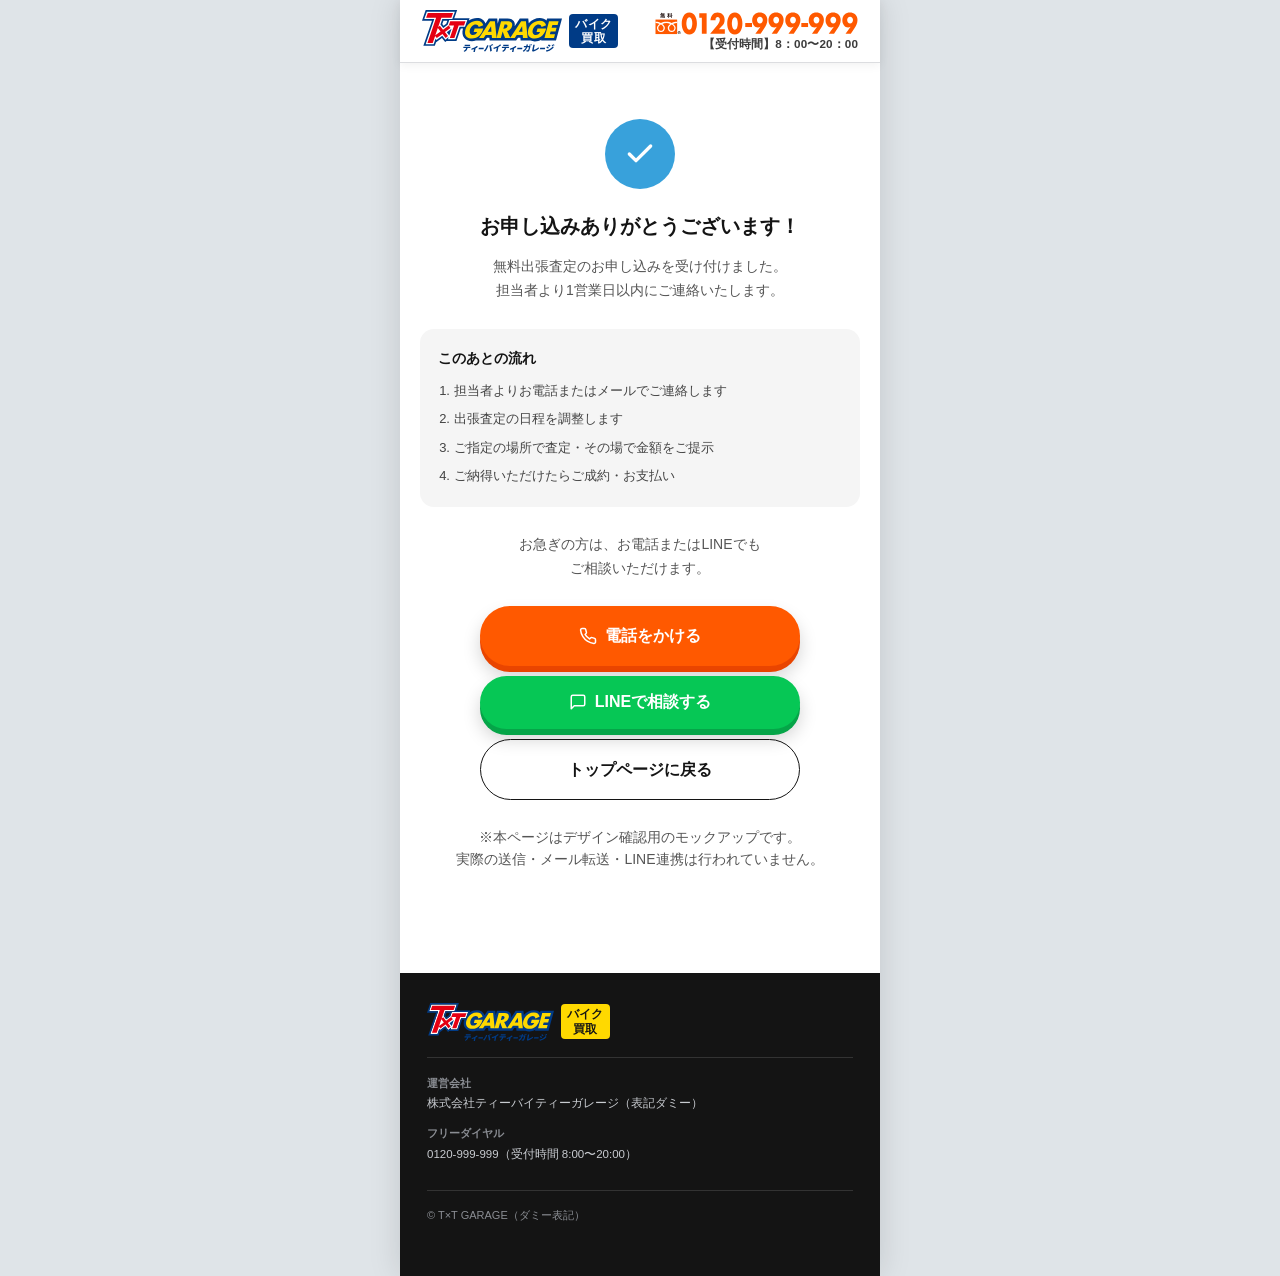
==== thanks/index.html @ be6f8365 "Add files via upload" ====
<!DOCTYPE html>
<html lang="ja">
<head>
<meta charset="UTF-8">
<meta name="viewport" content="width=device-width, initial-scale=1.0">
<title>お申し込みありがとうございます｜バイク買取 ティーバイティーガレージ</title>
<meta name="description" content="無料出張査定のお申し込みを受け付けました。担当者より1営業日以内にご連絡いたします。">
<!-- サンクスページは検索結果に出す必要がないため noindex -->
<meta name="robots" content="noindex, nofollow">

<!-- =========================================================
     ★コンバージョンタグ設置場所★
     Google広告 / Yahoo広告 / GA4 のコンバージョンタグはここに貼ってください。
     このページに到達＝申し込み完了1件、としてカウントされます。

     例）Google タグ（gtag.js）:
     <script async src="https://www.googletagmanager.com/gtag/js?id=AW-XXXXXXXXX"></script>
     <script>
       window.dataLayer = window.dataLayer || [];
       function gtag(){dataLayer.push(arguments);}
       gtag('js', new Date());
       gtag('config', 'AW-XXXXXXXXX');
       gtag('event', 'conversion', {'send_to': 'AW-XXXXXXXXX/XXXXXXXXXXXXXXX'});
     </script>
========================================================= -->

<link rel="stylesheet" href="../css/style.css">
</head>
<body>

<svg width="0" height="0" style="position:absolute">
  <symbol id="ic-phone" viewBox="0 0 24 24"><path d="M22 16.92v3a2 2 0 0 1-2.18 2 19.79 19.79 0 0 1-8.63-3.07 19.5 19.5 0 0 1-6-6 19.79 19.79 0 0 1-3.07-8.67A2 2 0 0 1 4.11 2h3a2 2 0 0 1 2 1.72c.13.96.36 1.9.7 2.81a2 2 0 0 1-.45 2.11L8.09 9.91a16 16 0 0 0 6 6l1.27-1.27a2 2 0 0 1 2.11-.45c.91.34 1.85.57 2.81.7A2 2 0 0 1 22 16.92z"/></symbol>
  <symbol id="ic-chat" viewBox="0 0 24 24"><path d="M21 15a2 2 0 0 1-2 2H7l-4 4V5a2 2 0 0 1 2-2h14a2 2 0 0 1 2 2z"/></symbol>
  <symbol id="ic-check" viewBox="0 0 24 24"><polyline points="20 6 9 17 4 12"/></symbol>
</svg>

<div class="page">
<header class="site-header">
  <div class="header-inner">
    <a class="logo-mark" href="../">
      <img class="logo-img" src="../img/logo.svg" alt="ティーバイティーガレージ">
      <span class="logo-sub">バイク<br>買取</span>
    </a>
    <a class="tel-btn" href="tel:0120999999">
      <img class="tel-img" src="../img/tel.svg" alt="フリーダイヤル 0120-999-999" width="326" height="36">
      <span class="tel-hours">【受付時間】8：00〜20：00</span>
    </a>
  </div>
</header>

<main class="thanks-wrap">
  <div class="thanks-icon"><svg class="icon"><use href="#ic-check"/></svg></div>
  <h1>お申し込みありがとうございます！</h1>
  <p>無料出張査定のお申し込みを受け付けました。<br>担当者より1営業日以内にご連絡いたします。</p>

  <div class="next-box">
    <h2>このあとの流れ</h2>
    <ol>
      <li>担当者よりお電話またはメールでご連絡します</li>
      <li>出張査定の日程を調整します</li>
      <li>ご指定の場所で査定・その場で金額をご提示</li>
      <li>ご納得いただけたらご成約・お支払い</li>
    </ol>
  </div>

  <p>お急ぎの方は、お電話またはLINEでも<br>ご相談いただけます。</p>

  <div class="thanks-cta">
    <a class="btn btn-primary" href="tel:0120999999">
      <svg class="icon"><use href="#ic-phone"/></svg> 電話をかける
    </a>
    <button class="btn btn-line" onclick="openLineDummy('thanks')">
      <svg class="icon"><use href="#ic-chat"/></svg> LINEで相談する
    </button>
    <a class="btn btn-outline" href="../">トップページに戻る</a>
  </div>

  <p class="note" style="margin-top:26px;">※本ページはデザイン確認用のモックアップです。<br>実際の送信・メール転送・LINE連携は行われていません。</p>
</main>

<footer>
  <div class="wrap">
    <div class="logo-mark" style="margin-bottom:14px;">
      <img class="logo-img" src="../img/logo.svg" alt="ティーバイティーガレージ" style="height:38px;">
      <span class="logo-sub">バイク<br>買取</span>
    </div>
    <dl class="company-box">
      <dt>運営会社</dt><dd>株式会社ティーバイティーガレージ（表記ダミー）</dd>
      <dt>フリーダイヤル</dt><dd>0120-999-999（受付時間 8:00〜20:00）</dd>
    </dl>
    <p class="note" style="margin-top:16px;">© T×T GARAGE（ダミー表記）</p>
  </div>
</footer>
</div>

<script>
const LINE_URL = 'https://page.line.me/936rygvj';
function openLineDummy(source){
  window.open(LINE_URL, '_blank', 'noopener');
}
</script>

</body>
</html>
---- css/style.css ----
:root{
    --blue:#38a1db;        /* メインカラー(指定) */
    --blue-dark:#2b84b8;
    --blue-deep:#1c5a80;
    --black:#141414;
    --black-soft:#1d1d1d;
    --white:#ffffff;
    --gray-100:#f5f5f5;
    --gray-300:#dcdde0;
    --gray-500:#8a8d93;
    --accent:#ffcc00;      /* 差し色イエロー(指定) */
    --accent-dark:#e6b800;
    --danger:#ff5a3c;
    --line-green:#06c755;  /* LINE公式ブランドカラー */
    /* 公式ロゴ(logo.svg)から抽出したコーポレートカラー */
    --navy:#003b86;
    --navy-dark:#002c66;
    --brand-yellow:#ffd900;
    --brand-red:#e50012;
    --orange:#ff5900;        /* 公式CTAのオレンジ（foam_btn.svg / tel.svg より） */
    --sky:#2db0ff;           /* キービジュアルの地色。ヒーロー全体の背景に使用 */
    --orange-dark:#e94500;
    --radius:14px;
    --maxw:480px;

    /* ---------- 余白スケール ----------
       0〜480pxの範囲で画面幅に比例させ、480pxで止める。
       個別に数値を書かず、ここを変えれば全体の余白感が一括で変わる。 */
    --gutter:clamp(18px, 5.7vw, 27px);   /* 左右の余白（390pxで約22px） */
    --sect-y:clamp(44px, 14vw, 66px);    /* セクション上下（390pxで約55px） */
    --gap-title:clamp(22px, 7.2vw, 34px);/* 見出し→本文 */
    --gap-card:clamp(14px, 4.4vw, 21px); /* カード同士 */
    --gap-block:clamp(26px, 8.2vw, 39px);/* ブロック同士 */

    /* ---------- 文字サイズのスケール ----------
       余白と同じく 0〜480px で画面幅に比例させ、480pxで止める。
       個別に px や clamp() を書かず、ここの7段階から選ぶ。
       全体の文字を大きく／小さくしたいときは、この7行だけ触れば済む。 */
    --fs-2xs:clamp( 9.5px, 2.7vw, 11.5px); /* 注釈・チップ */
    --fs-xs :clamp(11px,   3.2vw, 13.5px); /* 補足・ラベル */
    --fs-sm :clamp(12px,   3.5vw, 15px);   /* 副次テキスト */
    --fs-md :clamp(13.5px, 3.9vw, 16.5px); /* 本文 */
    --fs-lg :clamp(15px,   4.4vw, 19px);   /* 小見出し */
    --fs-xl :clamp(17px,   5.2vw, 23px);   /* 中見出し */
    --fs-2xl:clamp(19px,   5.9vw, 28px);   /* セクション見出し */
    font-size:16px;
  }
  *{box-sizing:border-box;}
  html,body{margin:0;padding:0;}
  body{
    font-family:"Hiragino Kaku Gothic ProN","Hiragino Sans","Noto Sans JP",-apple-system,BlinkMacSystemFont,"Yu Gothic",sans-serif;
    color:var(--black);
    background:var(--white);
    line-height:1.7;
    -webkit-font-smoothing:antialiased;
    /* 以下、タグ単位の基準サイズ。個別指定が無い要素はここに従う */
    font-size:var(--fs-md);
  }
  h1{font-size:var(--fs-2xl);}
  h2{font-size:var(--fs-2xl);}
  h3{font-size:var(--fs-lg);}
  h4{font-size:var(--fs-md);}
  p,li,dd,dt,label,td,th{font-size:inherit;}
  small{font-size:var(--fs-xs);}
  /* height:auto が無いと、HTMLの height 属性が presentational hint として効き、
     CSSで width だけ指定した画像の高さが元画像のままになる（縦に伸びる）。 */
  img{max-width:100%;display:block;height:auto;}
  a{color:inherit;text-decoration:none;}
  button{font-family:inherit;cursor:pointer;}
  .wrap{max-width:var(--maxw);margin:0 auto;padding:0 var(--gutter);}

  /* ---------- スマホ専用LPとしての土台 ----------
     スマホでの閲覧が大半だが、PC・タブレットで開かれたときに
     キービジュアルが画面幅いっぱいに引き伸ばされて崩れるのを防ぐため、
     ページ全体を480pxで止めて中央に寄せる。
     これで「480pxより広い場合」を考える必要がなくなり、
     レイアウトの検討範囲が 0〜480px の一次元に収まる。 */
  body{background:#dfe4e8;}
  #view-lp, #view-form{
    max-width:var(--maxw);
    margin:0 auto;
    background:var(--white);
    box-shadow:0 0 30px rgba(0,0,0,.13);
  }
  .hidden{display:none !important;}
  /* 目には見せないが、検索エンジンと読み上げには残すテキスト */
  .sr-only{
    position:absolute;width:1px;height:1px;padding:0;margin:-1px;
    overflow:hidden;clip:rect(0 0 0 0);white-space:nowrap;border:0;
  }

  /* ---------- アイコン(シルエットSVG／絵文字は使用しない) ---------- */
  .icon{width:18px;height:18px;flex:none;stroke:currentColor;fill:none;stroke-width:2;stroke-linecap:round;stroke-linejoin:round;}
  .icon-fill{fill:currentColor;stroke:none;}
  .icon-lg{width:28px;height:28px;}

  /* ---------- 共通パーツ／画像プレースホルダー ---------- */
  .placeholder-img{
    position:relative;
    overflow:hidden;
    background:repeating-linear-gradient(45deg,#e7eef3,#e7eef3 10px,#eef4f8 10px,#eef4f8 20px);
    border-radius:10px;
    display:flex;flex-direction:column;align-items:center;justify-content:center;
    color:#7597ab;
    font-size:11px;
    text-align:center;
    padding:8px;
    gap:4px;
  }
  /* ---------- 画像スロットの縦横比 ----------
     横長の写真枠はすべて 3:2、丸アイコンは 1:1 に統一している。
     高さを px で固定すると枠と写真の比率がズレて上下が切れるため、
     必ず aspect-ratio で指定すること（object-fit:cover で切り抜かれる）。
     → 素材は「3:2の横長」か「正方形」で用意すれば、どこにも切れずに収まる。 */

  /* ---------- 画像スロット ----------
     使い方: 枠(.placeholder-img)の中に <img> を1枚置くだけ。
       <div class="placeholder-img"><img src="img/xxx.jpg" alt="..." onerror="this.remove()"></div>
     img/ にファイルを置けば枠いっぱいに表示され、
     まだファイルが無い場合は onerror で img が消え、
     従来どおりストライプのプレースホルダー表示に自動で戻る。 */
  .placeholder-img > img{
    position:absolute;
    inset:0;
    width:100%;
    height:100%;
    object-fit:cover;
    border-radius:inherit;
  }
  /* 未設置を示す点線。本体の border ではなく擬似要素で描くことで、
     各パーツが独自に持つ枠線（例：.reaction-avatar の黒フチ）を壊さない。 */
  .placeholder-img::before{
    content:"";
    position:absolute;inset:0;
    border:1px dashed #a9c3d4;
    border-radius:inherit;
    pointer-events:none;
  }
  .placeholder-dark::before{border-color:#4a6273;}

  /* 写真が入ったら点線とストライプを消す。
     :has() なので写真を置くだけで自動的に切り替わり、
     読み込み失敗時は onerror で img が消えてプレースホルダーに戻る。 */
  .placeholder-img:has(> img){background:none;}
  .placeholder-img:has(> img)::before{display:none;}

  /* 保存すべきファイル名を枠内に表示（画像が入ると隠れる） */
  .ph-name{
    font-size:10px;
    letter-spacing:.02em;
    word-break:break-all;
    opacity:.85;
  }
  .placeholder-img .icon{width:22px;height:22px;color:#a9c3d4;}
  .placeholder-dark{
    background:repeating-linear-gradient(45deg,#26343d,#26343d 10px,#2c3d47 10px,#2c3d47 20px);
    color:#8fb2c7;
  }
  .placeholder-dark .icon{color:#4a6273;}
  .badge{
    display:inline-block;
    background:var(--accent);
    color:var(--black);
    font-weight:700;
    font-size:12px;
    padding:4px 10px;
    border-radius:999px;
    letter-spacing:.02em;
  }
  .btn{
    display:flex;align-items:center;justify-content:center;gap:8px;
    width:100%;
    padding:16px 20px;
    border-radius:999px;
    font-weight:700;
    font-size:16px;
    border:none;
    text-align:center;
  }
  /* ページ内のメインCTA。
     公式サイトの同名ボタン(foam_btn.svg)に合わせてオレンジ地＋白文字。
     黄色地＋黒文字より黒ブロック上での視認性が高い。 */
  .btn-primary{
    background:var(--orange);
    color:#fff;
    box-shadow:0 6px 0 var(--orange-dark), 0 10px 18px rgba(0,0,0,.18);
  }
  .btn-primary:active{transform:translateY(4px);box-shadow:0 2px 0 var(--orange-dark);}
  .btn-primary:disabled{background:#e6e6e6;color:#aaa;box-shadow:none;border-color:transparent;}

  /* 追従バーは「電話・LINE・無料査定」の3つが並ぶ。
     本命の無料査定が一番弱く見えないよう、ページ内CTAと同じオレンジで統一する。 */
  .float-cta .btn-primary{
    box-shadow:0 4px 0 var(--orange-dark), 0 8px 14px rgba(0,0,0,.15);
  }
  .float-cta .btn-primary:active{box-shadow:0 1px 0 var(--orange-dark);}
  .btn-blue{
    background:var(--blue);
    color:#fff;
    box-shadow:0 6px 0 var(--blue-dark), 0 10px 18px rgba(0,0,0,.15);
  }
  .btn-blue:active{transform:translateY(4px);box-shadow:0 2px 0 var(--blue-dark);}
  .btn-line{
    background:var(--line-green);
    color:#fff;
    box-shadow:0 6px 0 #05a548, 0 10px 18px rgba(0,0,0,.18);
  }
  .btn-line:active{transform:translateY(4px);box-shadow:0 2px 0 #05a548;}
  .btn-outline{
    background:transparent;
    color:var(--black);
    border:1.5px solid var(--black);
  }
  .btn-ghost{
    background:transparent;
    color:var(--gray-500);
    font-size:13px;
    text-decoration:underline;
    padding:8px;
  }
  .section{padding:var(--sect-y) 0;}
  .section.dark{background:var(--black);color:var(--white);}
  .section.gray{background:var(--gray-100);}
  .section.tight{padding-top:0;}
  .eyebrow{
    color:var(--blue);
    font-weight:700;
    font-size:12px;
    letter-spacing:.12em;
    text-align:center;
    margin-bottom:8px;
  }
  .section.dark .eyebrow{color:var(--blue);}
  h2.h-title{
    /* 幅に比例させることで、狭い端末でも短い見出しが1行に収まる */
    font-size:var(--fs-2xl);
    font-weight:800;
    text-align:center;
    margin:0 0 var(--gap-title);
    line-height:1.5;
    /* 万一1行に収まらない場合の保険。
       balance=2行を均等に割る／auto-phrase=日本語の文節で折る
       （どちらも未対応ブラウザでは通常の折り返しに戻るだけ） */
    text-wrap:balance;
    word-break:auto-phrase;
  }
  .note{font-size:var(--fs-2xs);color:var(--gray-500);}
  .disclaimer-box{
    background:#fff8e1;
    border:1px solid #f0e0a6;
    border-radius:10px;
    padding:10px 14px;
    font-size:12px;
    color:#7a6a1f;
    margin:16px 0;
  }

  /* ---------- ヘッダー ---------- */
  /* ヘッダーは公式サイト(txt-garage.jp)に合わせて白地。
     ロゴの主色がネイビーのため、水色地だと沈んで読めないため。 */
  header.site-header{
    position:sticky;top:0;z-index:50;
    background:#fff;
    color:var(--black);
    border-bottom:1px solid var(--gray-300);
    box-shadow:0 2px 10px rgba(0,0,0,.06);
  }
  .header-inner{
    max-width:var(--maxw);margin:0 auto;
    display:flex;align-items:center;justify-content:space-between;
    /* ヘッダーはロゴと電話が並ぶため本文よりわずかに詰める */
    padding:10px calc(var(--gutter) - 5px);
    gap:10px;
  }
  .logo-mark{display:flex;align-items:center;gap:7px;min-width:0;}
  /* 公式ロゴ。縦横比 274:82 を維持したまま高さで揃える */
  /* 幅に比例して縮む。480pxで上限、狭い端末でも下限を割らない。
     段階的に切り替えるメディアクエリより、常に画像と同じ比率で
     スケールするほうがデザインの見え方が安定する。 */
  .logo-img{height:clamp(27px, 8.7vw, 42px);width:auto;flex:none;}
  /* このLPがバイク買取であることを示す小さなラベル */
  .logo-sub{
    flex:none;
    background:var(--navy);color:#fff;
    font-size:clamp(8.5px, 2.44vw, 11.7px);font-weight:800;line-height:1.2;
    padding:3px 6px;border-radius:4px;
    letter-spacing:.02em;text-align:center;
  }
  /* 黒背景のフッターではネイビーが沈むのでイエローに反転 */
  footer .logo-sub{background:var(--brand-yellow);color:var(--black);}
  .header-cta{display:flex;gap:8px;}
  /* 電話まわりは公式サイト(txt-garage.jp)のヘッダーと同じ
     フリーダイヤル画像(tel.svg)＋受付時間テキストの組み合わせ */
  .tel-btn{
    display:flex;flex-direction:column;align-items:flex-end;gap:3px;
    flex:none;
  }
  .tel-btn .tel-img{width:clamp(128px, 42.3vw, 203px);height:auto;max-width:100%;}
  .tel-btn .tel-hours{
    font-size:clamp(8.4px, 2.44vw, 11.7px);font-weight:800;line-height:1;
    color:#3c3c3c;letter-spacing:.01em;white-space:nowrap;
  }
  .tel-btn .icon{width:14px;height:14px;}

  /* ---------- ヒーロー：ファーストビューは1枚の写真に集約 ---------- */
  /* padding-bottom が無いと、中の査定カードの下マージンが
     マージン相殺で外へ抜け、次のセクションと接してしまう。
     カードの影(0 10px 24px)が収まる高さも見込んでいる。 */
  /* 背景はキービジュアルの地色と同じ水色にして、画像とヒーローを地続きに見せる */
  .hero{
    background:var(--sky);color:#fff;
    padding-bottom:calc(var(--gutter) * 1.7);
  }
  /* キービジュアルは切り抜かず全体を見せる。
     文字が焼き込まれているため object-fit:cover でトリミングすると欠ける。
     aspect-ratio で画像本来の比率(960:1219)を保持する。 */
  .hero-photo{
    position:relative;
    aspect-ratio:960 / 1056;
    background:var(--sky);   /* 読み込み前のちらつき防止 */
    overflow:hidden;
  }
  .hero-photo > .hero-key{
    display:block;
    width:100%;height:100%;
    object-fit:contain;
  }
  .hero-photo-note{
    position:absolute;top:50%;left:20px;right:20px;transform:translateY(-50%);z-index:2;
    display:flex;flex-direction:column;align-items:center;gap:6px;
    text-align:center;color:rgba(255,255,255,.55);font-size:11px;
  }
  .hero-photo-note .icon{width:22px;height:22px;}

  /* ---------- キービジュアル直下の訴求ブロック（アセット8を再現） ----------
     色はアセット8から抽出した実測値:
       地色 #191919 ／ 強調 #f4e100 ／ 本文 #ffffff              */
  .hero-points{
    background:#191919;color:#fff;
    padding:calc(var(--sect-y) * .58) 0 calc(var(--sect-y) * .64);
  }
  /* 「ティーバイティーなら」の吹き出し。
     下辺がV字に切れ込む形は罫線では作れないため、枠線だけSVGで描き、
     文字はHTMLのまま重ねている（検索・読み上げ・文言修正に対応するため）。
     viewBoxと同じ縦横比をCSSで固定しているので線幅もV字も歪まない。 */
  .hp-label{
    position:relative;
    width:clamp(155px, 46.2vw, 222px);
    aspect-ratio:180 / 42;
    margin-bottom:calc(var(--gap-card) * .95);
    max-height:52px;
  }
  .hp-label-frame{
    position:absolute;inset:0;
    width:100%;height:100%;
  }
  /* 枠(42)のうち上の28がコピー領域、下の14がV字の吹き出し部分 */
  .hp-label span{
    position:absolute;left:0;right:0;top:0;height:66.7%;
    display:flex;align-items:center;justify-content:center;
    font-size:clamp(11.6px, 3.46vw, 16.6px);
    font-weight:800;letter-spacing:.02em;white-space:nowrap;
  }

  .hp-list{list-style:none;margin:0 0 var(--gap-card);padding:0;}
  .hp-list li{
    display:flex;align-items:flex-start;gap:.55em;
    font-size:clamp(13.2px, 4.23vw, 20.3px);
    font-weight:800;line-height:1.5;
    margin-bottom:.7em;
  }
  .hp-list li:last-child{margin-bottom:0;}
  .hp-check{
    flex:none;width:1.33em;height:1.33em;margin-top:.1em;
    fill:none;stroke:#f4e100;stroke-width:3.2;
    stroke-linecap:round;stroke-linejoin:round;
  }
  .hp-list em{color:#f4e100;font-style:normal;}

  .hp-cta{margin-top:2px;}


  .hero-quiz{
    margin:var(--gutter) var(--gutter) 0;background:#fff;color:var(--black);
    border-radius:16px;padding:20px 18px 22px;
    box-shadow:0 10px 24px rgba(0,0,0,.18);
  }
  .hero-quiz .quiz-lead{
    text-align:center;font-weight:900;
    /* 査定への入口なので見出し級のサイズに。幅に比例させて1行を保つ */
    font-size:clamp(15px, 4.9vw, 23px);
    line-height:1.4;margin-bottom:4px;
    word-break:auto-phrase;
  }
  .hero-quiz .quiz-sub{
    text-align:center;font-size:12px;color:var(--gray-500);margin-bottom:14px;
  }
  .quiz-count-badge{
    display:block;margin:0 auto 12px;width:fit-content;
    background:var(--accent);color:var(--black);font-weight:900;font-size:12px;
    padding:4px 12px;border-radius:999px;
  }
  .quiz-body{display:flex;gap:10px;align-items:flex-end;margin-bottom:16px;}
  .quiz-mascot{
    flex:none;width:64px;height:64px;border-radius:50%;
  }
  .quiz-mascot .icon{width:26px;height:26px;}
  .quiz-bubble{
    flex:1;background:var(--gray-100);border-radius:12px;border-bottom-left-radius:2px;
    padding:10px 12px;font-size:12.5px;font-weight:700;
  }
  .quiz-field-row{display:flex;align-items:center;gap:10px;margin-bottom:10px;}
  .quiz-field-num{
    flex:none;width:24px;height:24px;border-radius:50%;background:var(--blue);color:#fff;
    display:flex;align-items:center;justify-content:center;font-weight:900;font-size:12px;
  }
  .hero-quiz select, .hero-quiz input[type="text"]{
    flex:1;width:100%;padding:13px 14px;border-radius:10px;border:1px solid var(--gray-300);
    font-size:15px;background:#fff;font-family:inherit;
  }

  /* ---------- 悩みチェック ---------- */
  .check-grid{display:flex;flex-direction:column;gap:var(--gap-card);}
  .check-card{
    display:flex;align-items:center;gap:12px;
    background:#fff;border:1px solid var(--gray-300);
    border-radius:var(--radius);
    padding:14px;
  }
  .check-photo{
    flex:none;border-radius:12px;
    width:clamp(64px, 20vw, 92px);
    height:clamp(64px, 20vw, 92px);
  }
  .check-card > div:not([class]){min-width:0;}
  .check-card h3{margin:0 0 5px;word-break:auto-phrase;font-size:var(--fs-lg);font-weight:800;display:flex;align-items:center;gap:6px;}
  .check-card h3 .icon{color:var(--blue);width:16px;height:16px;}
  .check-card p{margin:0;font-size:var(--fs-sm);color:#555;line-height:1.55;}
  /* ハンコ風の丸バッジ。画面に入った瞬間にポンと押される動き。 */
  .check-ok{
    flex:none;margin-left:auto;
    width:clamp(50px, 14.5vw, 66px);
    height:clamp(50px, 14.5vw, 66px);
    display:flex;flex-direction:column;align-items:center;justify-content:center;
    background:var(--accent);color:var(--black);
    font-size:clamp(11.5px, 3.3vw, 14.5px);font-weight:900;line-height:1.15;
    border-radius:50%;border:2.5px solid var(--black);
    text-align:center;
    transform:rotate(-8deg);
  }
  /* 初期状態の非表示はJSが .check-ok-anim を付けたときだけ効かせる。
     JSが動かない環境ではバッジが消えないようにするため。 */
  /* transition は「見せる側」にだけ付ける。
     隠す側に付けると、JSがクラスを足した瞬間に
     表示→非表示のアニメーションが走ってしまう。 */
  .check-ok-anim{
    opacity:0;
    transform:rotate(-30deg) scale(.3);
  }
  .check-ok-anim.is-in{
    opacity:1;
    transform:rotate(-8deg) scale(1);
    transition:opacity .25s ease, transform .5s cubic-bezier(.34,1.56,.64,1);
  }
  /* 動きを減らす設定の端末では即表示 */
  @media (prefers-reduced-motion:reduce){
    .check-ok-anim{opacity:1;transform:rotate(-8deg);transition:none;}
  }
  .check-lead{
    text-align:center;font-weight:700;margin:26px 0 14px;
    /* 21文字を1行に収めるため幅に比例させる */
    font-size:clamp(13px, 4.0vw, 18px);
    white-space:nowrap;
  }

  /* ---------- 査定スタイル選択（2択カード） ---------- */
  .style-cards{display:flex;flex-direction:column;gap:calc(var(--gap-card) + 3px);}
  .style-card{
    position:relative;overflow:hidden;
    background:#fff;border:2px solid var(--black);border-radius:16px;
    padding:22px 18px 20px;
  }
  /* 人物カットはカード右側に重ねる。
     テキストより下のレイヤーに置き、さらに本文へ padding-right を入れて
     文字と人物が被らないようにしている。 */
  .style-photo{
    position:absolute;z-index:1;
    pointer-events:none;user-select:none;
  }
  /* 「！」が切れないよう右端は 0。カード上部に収める */
  .style-photo-rush{top:40px;right:0;width:47%;}
  .style-photo-shinjo{bottom:14px;right:-8px;width:46%;}
  .style-card > *:not(.style-photo){position:relative;z-index:2;}
  /* 出張＝ブルー、LINE＝グリーンで枠と地色を揃える */
  .style-card-main{border-color:var(--blue);background:#f3faff;}
  .style-card-line{border-color:var(--line-green);background:#f1fbf5;}
  /* アイコンと「★おすすめ」を横並びにする行 */
  .style-head{display:flex;align-items:center;gap:9px;margin-bottom:11px;}
  /* ピル型から、アイコン横に置く青文字＋星へ変更 */
  .style-badge{
    display:inline-flex;align-items:center;gap:4px;
    color:var(--blue);font-weight:900;
    font-size:clamp(11.5px, 3.4vw, 14.5px);
    letter-spacing:.02em;white-space:nowrap;
  }
  .style-badge .icon{width:1.05em;height:1.05em;}
  /* 黒一色だと人物カットと競合するため、査定手段が伝わる色に分ける。
     出張＝コーポレートのブルー／LINE＝LINEブランドのグリーン。 */
  .style-icon{
    flex:none;
    width:46px;height:46px;border-radius:12px;color:#fff;
    display:flex;align-items:center;justify-content:center;
  }
  /* 査定手段が伝わるようアイコンを色分けする */
  .style-card-main .style-icon{background:var(--blue);}
  .style-card-line .style-icon{background:var(--line-green);}
  .style-card h3{
    font-size:clamp(14.5px, 4.3vw, 19px);font-weight:900;margin:0 0 10px;
    padding-right:32%;word-break:auto-phrase;
  }
  .style-card ul{
    margin:0;padding-left:18px;padding-right:40%;
    font-size:clamp(11.5px, 3.3vw, 14px);color:#444;
  }
  .style-card li{margin-bottom:5px;}

  /* ---------- REASONブロック ---------- */
  .reason-block{margin-bottom:var(--gap-block);}
  .reason-block:last-child{margin-bottom:0;}
  .reason-tag{
    display:inline-flex;align-items:center;gap:6px;
    background:var(--black);color:var(--accent);
    font-weight:900;font-size:var(--fs-xs);
    padding:5px 13px;border-radius:999px;margin-bottom:11px;
  }
  .reason-block h3{
    font-size:calc(var(--fs-lg) + 1px);
    font-weight:900;margin:0 0 8px;word-break:auto-phrase;
  }
  /* 見出し内の強調はコーポレートのオレンジ */
  .hl-orange{color:var(--orange);}
  .reason-photo{aspect-ratio:3 / 2;border-radius:var(--radius);margin-bottom:10px;}
  .reason-block p{font-size:var(--fs-md);color:#555;margin:0;line-height:1.8;}
  /* 蛍光ペンで線を引いたような黄色のベース。
     背景を横幅0から100%へ伸ばすことで「引かれる」動きを作る。 */
  .reason-block mark{
    /* mark はブラウザ標準で background-color:yellow が付く。
       消しておかないと、background-size で伸ばす演出が効かず
       最初から塗られたままになる。 */
    background-color:transparent;
    background-image:linear-gradient(#ffe680, #ffe680);
    background-repeat:no-repeat;
    background-position:0 100%;
    background-size:100% 100%;      /* JSが動かない環境では最初から塗られた状態 */
    color:inherit;
    padding:1px 0;
    font-weight:700;
    border-radius:2px;
    /* 複数行に折り返したとき、行ごとに背景を描く。
       既定(slice)だと2行目以降に線が引かれない。 */
    -webkit-box-decoration-break:clone;
    box-decoration-break:clone;
  }
  /* JSが付けたときだけ「引かれる前」の状態にする */
  /* ベースの .reason-block mark（詳細度0-1-1）に負けないよう、
     こちらも要素セレクタを含めて詳細度を揃える。
     クラスだけだと後から書いても上書きできない。 */
  .reason-block mark.mark-anim{
    background-size:0 100%;
  }
  .reason-block mark.mark-anim.is-drawn{
    background-size:100% 100%;
    transition:background-size .85s cubic-bezier(.22,.61,.36,1);
  }
  @media (prefers-reduced-motion:reduce){
    .reason-block mark.mark-anim{background-size:100% 100%;transition:none;}
  }

  /* ---------- WHY：買取実績写真を敷いた訴求ブロック ---------- */
  .section.why{
    position:relative;
    overflow:hidden;
    color:#fff;
    text-align:center;
    background:#12181d url("../img/rush2.jpg") center / cover no-repeat;
  }
  /* 写真の上に暗幕を敷いて文字を読ませる */
  .section.why::before{
    content:"";
    position:absolute;inset:0;
    background:rgba(8,14,20,.58);
  }
  .section.why > .wrap{position:relative;z-index:1;}
  .section.why .eyebrow{color:#7fd4ff;}

  .why-title{
    font-size:var(--fs-xl);font-weight:900;
    margin:0 0 10px;line-height:1.4;
    text-shadow:0 2px 8px rgba(0,0,0,.6);
  }
  /* 「０円査定致しません！」＝この節の主役。画面に入るとバンと出る */
  .why-punch{
    font-size:clamp(25px, 7.9vw, 40px);
    font-weight:900;color:var(--accent);
    margin:0 0 var(--gap-card);line-height:1.3;
    text-shadow:0 3px 0 rgba(0,0,0,.45), 0 6px 18px rgba(0,0,0,.5);
  }
  .why-lead{
    font-size:var(--fs-md);font-weight:700;
    margin:0 0 var(--gap-card);line-height:1.9;
    text-shadow:0 2px 6px rgba(0,0,0,.6);
  }
  .why-close{
    font-size:var(--fs-lg);font-weight:900;
    margin:0;line-height:1.7;
    text-shadow:0 2px 6px rgba(0,0,0,.6);
  }
  .hl-yellow{color:var(--accent);}

  /* 出現前の状態。JSが付けるので、JS無効時は最初から表示される */
  .punch-anim{
    opacity:0;
    transform:scale(2.3);
  }
  .punch-anim.is-in{
    opacity:1;
    transform:scale(1);
    transition:opacity .18s ease-out,
               transform .42s cubic-bezier(.18,1.6,.4,1);
  }
  @media (prefers-reduced-motion:reduce){
    .punch-anim{opacity:1;transform:none;transition:none;}
  }

  /* ---------- FLOW：3ステップ ---------- */
  .flow-list{display:flex;flex-direction:column;}
  .flow-card{
    position:relative;
    background:#fff;border-radius:14px;
    padding:20px 18px 22px;
    text-align:center;
  }
  /* カード間の下向き三角。最後のカードには付けない */
  .flow-card:not(:last-child){margin-bottom:34px;}
  .flow-card:not(:last-child)::after{
    content:"";
    position:absolute;left:50%;bottom:-26px;
    transform:translateX(-50%);
    border-left:15px solid transparent;
    border-right:15px solid transparent;
    border-top:18px solid var(--orange);
  }
  /* 大きな連番。塗りを抜いて線だけにする */
  .flow-num{
    position:absolute;top:14px;left:16px;
    font-size:clamp(36px, 10.5vw, 50px);
    font-weight:900;line-height:1;
    color:transparent;
    -webkit-text-stroke:2px var(--orange);
    letter-spacing:.02em;
  }
  .flow-icon{
    display:flex;align-items:center;justify-content:center;
    height:clamp(86px, 25vw, 118px);
    margin-bottom:6px;
  }
  /* イラストは縦横比がそれぞれ違うので、高さを揃えて幅は成り行きにする */
  .flow-icon img{
    height:100%;
    width:auto;
    max-width:100%;
  }
  .flow-card h3{
    color:var(--orange);
    font-size:var(--fs-lg);font-weight:900;
    margin:0 0 8px;
  }
  .flow-card p{
    font-size:var(--fs-sm);color:#444;margin:0;
    text-align:left;line-height:1.75;
  }
  .flow-note{font-size:var(--fs-2xs);color:var(--gray-500);}
  .flow-cta{margin-top:16px;}

  /* ---------- 実績/声(写真タイプ) ---------- */
  .voice-scroll{display:flex;gap:12px;overflow-x:auto;padding-bottom:6px;scrollbar-width:none;}
  .voice-scroll::-webkit-scrollbar{display:none;}
  .voice-card-v2{
    flex:none;width:210px;
    background:#fff;border:1px solid var(--gray-300);border-radius:var(--radius);overflow:hidden;
  }
  .voice-photo{aspect-ratio:3 / 2;position:relative;}
  .voice-age{
    position:absolute;left:8px;bottom:8px;
    background:var(--black);color:var(--accent);
    font-size:11px;font-weight:800;padding:3px 9px;border-radius:6px;
  }
  .voice-headline{
    background:var(--blue);color:#fff;font-weight:800;font-size:12.5px;
    padding:8px 10px;
  }
  .voice-body{padding:10px;}
  .voice-model{font-size:11px;color:var(--gray-500);margin-bottom:4px;}
  .voice-body p{font-size:12px;color:#444;margin:0;}

  /* ---------- FAQ ---------- */
  .faq-item{border-bottom:1px solid var(--gray-300);}
  .faq-q{
    width:100%;text-align:left;background:none;border:none;
    padding:16px 4px;font-weight:700;font-size:13.5px;
    display:flex;justify-content:space-between;align-items:center;gap:10px;
  }
  .faq-q .q-mark{color:var(--blue);font-weight:900;flex:none;}
  .faq-a{
    max-height:0;overflow:hidden;transition:max-height .25s ease;
    font-size:var(--fs-sm);color:#555;padding:0 4px;
  }
  .faq-item.open .faq-a{max-height:200px;padding-bottom:16px;}
  .faq-toggle-icon{transition:transform .2s ease;flex:none;color:var(--blue);}
  .faq-item.open .faq-toggle-icon{transform:rotate(135deg);}

  /* ---------- 最終CTA/フッター ---------- */
  .final-cta{
    background:linear-gradient(180deg,var(--blue-dark),var(--blue-deep));
    color:#fff;text-align:center;
  }
  .final-cta h2{font-size:21px;font-weight:900;margin:0 0 8px;}
  .final-cta p{font-size:var(--fs-sm);color:#eaf4fb;margin:0 0 22px;}
  /* ---------- フッター直前のブランドブロック（公式サイト下部に合わせた構成） ---------- */
  .footer-brand{
    background:#fff;color:var(--black);
    text-align:center;
    padding:calc(var(--sect-y) * .8) 0;
    border-top:1px solid var(--gray-300);
  }
  .fb-logo{width:clamp(150px, 42vw, 200px);height:auto;margin:0 auto var(--gap-card);}
  .fb-tagline{font-weight:800;font-size:var(--fs-md);line-height:1.6;margin:0 0 var(--gap-card);}
  .fb-tel{display:inline-block;}
  .fb-tel img{width:clamp(220px, 62vw, 300px);height:auto;margin:0 auto;}
  .fb-tel-hours{font-size:var(--fs-xs);font-weight:800;color:#3c3c3c;margin:6px 0 var(--gap-card);}
  .fb-cta{max-width:340px;margin:0 auto var(--gap-block);}
  .fb-sns{display:flex;justify-content:center;gap:16px;}
  .fb-sns a{
    display:flex;align-items:center;justify-content:center;
    width:44px;height:44px;border-radius:50%;
    background:var(--gray-100);color:var(--black);
  }
  .fb-sns .icon{width:22px;height:22px;stroke-width:1.8;}

  footer{
    background:var(--black);color:var(--gray-300);
    padding:calc(var(--sect-y) * .62) 0 100px;font-size:12px;
  }
  footer .company-box{
    border-top:1px solid #333;border-bottom:1px solid #333;
    padding:16px 0;margin:16px 0;
  }
  footer .company-box dt{color:var(--gray-500);font-size:11px;}
  footer .company-box dd{margin:0 0 10px;}
  /* 2列グリッド：公式フッターの並びに合わせる */
  footer .foot-links{
    display:grid;grid-template-columns:1fr 1fr;gap:10px 16px;
    margin-top:10px;
  }
  footer .foot-links a{text-decoration:underline;color:var(--gray-300);}
  footer .company-box dd a{color:var(--brand-yellow);text-decoration:underline;}

  /* ---------- フローティングCTA(下部固定) ---------- */
  .float-cta{
    position:fixed;left:50%;transform:translateX(-50%);bottom:0;z-index:60;
    width:100%;max-width:var(--maxw);
    background:#fff;border-top:1px solid var(--gray-300);
    /* 左右余白・ボタン間隔は狭い端末でも詰められるよう可変にする */
    padding:10px clamp(10px, 3vw, 16px) calc(10px + env(safe-area-inset-bottom));
    display:flex;gap:clamp(6px, 2vw, 8px);
    box-shadow:0 -6px 16px rgba(0,0,0,.08);
  }
  /* 電話は削除（ヘッダーにフリーダイヤルが常時あるため重複）。
     主役は出張査定の申し込み。LINEは幅と文字を抑えて主従をつける。 */
  /* 2つとも1行に揃える。片方だけ2行だと、もう片方の中身が
     間延びして落ち着かないため。主従は幅と文字サイズで付ける。 */
  .float-cta .btn{
    position:relative;
    /* 丸アイコン分の右余白も可変にする。固定34pxだと305px幅の端末で
       ボタンの最小幅を超えてはみ出す。 */
    padding:14px clamp(26px, 8vw, 34px) 14px 8px;
    line-height:1.3;
    gap:clamp(4px, 1.5vw, 6px);
    white-space:nowrap;
  }
  /* 公式サイトの下部固定バーに合わせた「白丸＋再生三角」の飾り */
  .btn-endcap{
    position:absolute;right:clamp(4px, 1.5vw, 8px);top:50%;transform:translateY(-50%);
    width:clamp(16px, 5vw, 22px);height:clamp(16px, 5vw, 22px);border-radius:50%;
    background:rgba(255,255,255,.9);
    display:flex;align-items:center;justify-content:center;
  }
  .btn-endcap .icon{width:52%;height:52%;color:inherit;}
  .btn-line .btn-endcap .icon{color:var(--line-green);}
  .btn-primary .btn-endcap .icon{color:var(--orange);}
  .float-cta .btn-line{
    flex:0.85;
    font-size:clamp(10.5px, 3.3vw, 14.5px);
    white-space:nowrap;
  }
  .float-cta .btn-line .icon{width:16px;height:16px;}
  .float-cta .btn-primary{
    flex:1.55;
    font-size:clamp(11.5px, 3.9vw, 17px);
  }
  .float-cta .btn-primary .icon{width:20px;height:20px;}

  /* ================= 査定フォーム ビュー ================= */
  #view-form{
    min-height:100vh;
    background:var(--gray-100);
    padding-bottom:40px;
  }
  .form-header{
    position:sticky;top:0;z-index:40;
    background:#fff;border-bottom:1px solid var(--gray-300);
    padding:12px 16px;
  }
  .form-header-row{
    max-width:var(--maxw);margin:0 auto;
    display:flex;align-items:center;justify-content:space-between;
  }
  .form-title{font-size:13px;font-weight:800;display:flex;align-items:center;gap:8px;min-width:0;}
  .close-x{
    width:30px;height:30px;border-radius:50%;
    background:var(--gray-100);border:none;color:#555;
    display:flex;align-items:center;justify-content:center;
  }
  .progress-track{
    max-width:var(--maxw);margin:10px auto 0;
    height:6px;background:var(--gray-300);border-radius:999px;overflow:hidden;
  }
  .progress-fill{height:100%;background:var(--blue);width:33%;transition:width .3s ease;}
  .progress-label{
    max-width:var(--maxw);margin:6px auto 0;
    font-size:11px;color:var(--gray-500);text-align:right;
  }

  .form-body{max-width:var(--maxw);margin:0 auto;padding:22px 16px 100px;}
  .form-step{display:none;}
  .form-step.active{display:block;animation:fadeIn .25s ease;}
  @keyframes fadeIn{from{opacity:0;transform:translateY(6px);}to{opacity:1;transform:translateY(0);}}
  .form-step h2{font-size:18px;font-weight:800;margin:0 0 6px;}
  .form-step .step-desc{font-size:13px;color:#666;margin:0 0 22px;}

  .field{margin-bottom:18px;}
  .field label{display:block;font-size:13px;font-weight:700;margin-bottom:6px;}
  .field .required{color:var(--danger);font-size:11px;margin-left:4px;}
  .field select, .field input[type="text"], .field input[type="tel"], .field input[type="email"], .field textarea{
    width:100%;padding:13px 14px;border-radius:10px;border:1px solid var(--gray-300);
    font-size:15px;background:#fff;font-family:inherit;
  }
  .field select:focus, .field input:focus, .field textarea:focus{outline:2px solid var(--blue);outline-offset:1px;}
  .field textarea{resize:vertical;min-height:80px;}
  .check-options{display:flex;flex-wrap:wrap;gap:8px;}
  .check-options label{
    display:flex;align-items:center;gap:6px;
    border:1px solid var(--gray-300);border-radius:999px;
    padding:9px 14px;font-size:13px;font-weight:600;cursor:pointer;
    background:#fff;width:auto;margin:0;
  }
  .check-options input{accent-color:var(--blue);}
  .check-options label.on{background:#eaf5fc;border-color:var(--blue);color:var(--blue-deep);}
  .radio-rows label{
    display:flex;align-items:center;gap:8px;
    border:1px solid var(--gray-300);border-radius:10px;
    padding:12px 14px;font-size:14px;margin-bottom:8px;background:#fff;
  }
  .radio-rows input{accent-color:var(--blue);}

  .bike-match-card{
    display:flex;gap:12px;background:#fff;border:1px solid var(--gray-300);
    border-radius:var(--radius);padding:14px;margin-bottom:12px;
  }
  .bike-match-img{width:80px;height:64px;border-radius:8px;flex:none;font-size:10px;}
  .bike-match-info h4{margin:0 0 4px;font-size:14px;font-weight:800;}
  .bike-match-price{font-size:16px;font-weight:900;color:var(--blue-dark);}
  .bike-match-tags{display:flex;gap:6px;margin-top:6px;flex-wrap:wrap;}
  .bike-match-tags span{
    font-size:10px;background:var(--black);color:var(--accent);
    padding:2px 7px;border-radius:6px;
  }

  .confirm-box{
    background:#fff;border:1px solid var(--gray-300);border-radius:var(--radius);
    padding:16px;margin-bottom:18px;font-size:13px;
  }
  .confirm-row{display:flex;justify-content:space-between;padding:6px 0;border-bottom:1px dashed var(--gray-300);}
  .confirm-row:last-child{border-bottom:none;}
  .confirm-row .k{color:var(--gray-500);}

  .agree-row{display:flex;align-items:flex-start;gap:8px;font-size:12px;color:#555;margin:18px 0;}
  .agree-row a{text-decoration:underline;}

  .form-nav{
    position:fixed;left:0;right:0;bottom:0;z-index:55;
    background:#fff;border-top:1px solid var(--gray-300);
    padding:12px 16px calc(12px + env(safe-area-inset-bottom));
  }
  .form-nav-inner{display:flex;gap:10px;width:100%;max-width:var(--maxw);margin:0 auto;}
  .form-nav .btn-outline{flex:0 0 90px;}

  /* サンクス関連のCSSは thanks/index.html 側に移動しました */

  /* ---------- 離脱防止モーダル（バイク王の実際の挙動を参考に再現） ---------- */
  #exit-modal-overlay{
    position:fixed;inset:0;z-index:200;
    background:rgba(0,0,0,.6);
    display:flex;align-items:center;justify-content:center;
    padding:20px;
  }
  #exit-modal-overlay.hidden{display:none;}
  .exit-modal{
    position:relative;
    width:100%;max-width:340px;
    background:#fff;border-radius:14px;
    overflow:hidden;
    animation:popIn .2s ease;
    box-shadow:0 20px 40px rgba(0,0,0,.35);
  }
  @keyframes popIn{from{transform:scale(.92);opacity:0;}to{transform:scale(1);opacity:1;}}
  .exit-modal-close{
    position:absolute;top:8px;right:8px;z-index:2;
    width:26px;height:26px;border-radius:50%;
    background:rgba(255,255,255,.9);border:none;color:#333;
    display:flex;align-items:center;justify-content:center;
  }
  .exit-modal-banner{
    /* サムネイルを3:2にした分、バナーの高さも確保する */
    position:relative;height:214px;padding:16px;
    background:linear-gradient(120deg, #fff 0%, #fff 55%, #eef7f0 55%, #eef7f0 100%);
  }
  .exit-modal-badge{
    position:absolute;top:10px;right:10px;
    background:var(--line-green);color:#fff;font-weight:800;font-size:9.5px;
    padding:4px 8px;border-radius:6px;line-height:1.3;text-align:center;max-width:90px;
  }
  .exit-modal-copy{position:relative;z-index:1;max-width:66%;}
  .exit-modal-copy .lead{font-size:12px;color:#333;font-weight:700;margin:0 0 2px;}
  .exit-modal-copy .headline{font-size:19px;font-weight:900;line-height:1.35;margin:0 0 8px;color:#111;}
  .exit-modal-copy .sub{font-size:11.5px;color:#555;font-weight:700;margin:0;}
  .exit-modal-phone{
    position:absolute;top:44px;right:16px;width:54px;height:54px;border-radius:50%;
    background:#fff;border:2px solid var(--line-green);
    display:flex;align-items:center;justify-content:center;
    box-shadow:0 6px 14px rgba(0,0,0,.15);
  }
  .exit-modal-thumbrow{display:flex;gap:4px;position:absolute;left:16px;right:16px;bottom:14px;}
  .exit-modal-thumbrow .placeholder-img{flex:1;aspect-ratio:3 / 2;font-size:0;}
  .exit-modal-body{padding:14px 18px 20px;}
  .exit-modal .btn{margin-bottom:8px;}
  .exit-modal-detail{
    display:block;text-align:center;font-size:12.5px;color:#444;
    text-decoration:underline;
  }

  /* ==========================================================
     ティーバイティー「らしさ」パーツ
     （公式サイトのコミック調・実写スポークスパーソン・
       サインボード風実績カードのトーンを参考に追加）
  ========================================================== */

  /* 「え!?こんなバイクまで!?」リアクション */
  .reaction-strip{background:var(--accent);padding:calc(var(--sect-y) * .56) 0;}
  .reaction-inner{display:flex;align-items:center;gap:14px;}
  .reaction-inner h3{word-break:auto-phrase;}
  .reaction-avatar{
    /* 枠線は隣の吹き出し(.reaction-bubble)と同じ 2px 黒。
       アイコンの円が黄色背景と同化するのを防ぐ。 */
    flex:none;width:60px;height:60px;border-radius:50%;border:2px solid var(--black);
  }
  .reaction-bubble{
    background:#fff;border:2px solid var(--black);border-radius:14px;border-bottom-left-radius:2px;
    padding:6px 12px;font-weight:900;font-size:13px;display:inline-block;margin-bottom:6px;
  }
  .reaction-strip h3{font-size:22px;margin:0 0 4px;line-height:1.3;}
  .reaction-strip p{font-size:12px;color:#4a4116;margin:0;font-weight:700;}
  .reaction-lead{font-weight:900;margin:8px 0 0;}
  .reaction-photorow{display:flex;gap:9px;margin-top:var(--gap-card);}
  .reaction-photorow .placeholder-img{flex:1;aspect-ratio:3 / 2;}

  /* お客様の声：実績カード（サインボード風） */
  .proof-card{
    background:#fff;border:2px solid var(--black);border-radius:14px;overflow:hidden;margin-bottom:16px;
  }
  .proof-photo{aspect-ratio:3 / 2;position:relative;}
  .proof-sign{
    position:absolute;bottom:10px;right:10px;
    background:#ffe6f2;border:2px solid var(--black);border-radius:50%;
    width:70px;height:70px;display:flex;align-items:center;justify-content:center;
    text-align:center;font-size:11px;font-weight:900;color:#c02a72;transform:rotate(-8deg);
    line-height:1.2;
  }
  .proof-body{padding:14px;}
  .proof-type-row{display:flex;gap:8px;align-items:center;font-size:12px;margin-bottom:8px;}
  .proof-type-row .lbl{background:var(--black);color:#fff;font-weight:800;padding:3px 8px;border-radius:4px;font-size:11px;}
  /* ラベルと金額を横一列に並べる */
  .proof-price-row{
    display:flex;align-items:baseline;flex-wrap:wrap;
    gap:4px 9px;margin-bottom:10px;
  }
  .proof-price-lbl{
    background:var(--black);color:#fff;font-weight:800;font-size:11px;
    padding:3px 10px;border-radius:4px;white-space:nowrap;
  }
  .proof-price{
    font-size:clamp(24px, 7.4vw, 34px);font-weight:900;color:var(--blue-dark);
    line-height:1.1;white-space:nowrap;
  }
  .proof-price span{font-size:13px;font-weight:700;color:var(--gray-500);}
  .proof-comment{
    background:var(--gray-100);border-radius:12px;border-top-left-radius:2px;
    padding:10px 12px;font-size:var(--fs-sm);color:#444;display:flex;gap:10px;align-items:flex-start;
  }
  .proof-comment .mini-avatar{flex:none;width:32px;height:32px;border-radius:50%;}

  .mini-proof-grid{display:grid;grid-template-columns:1fr 1fr;gap:10px;margin-top:var(--gap-card);}
  .mini-proof{background:#fff;border:2px solid var(--black);border-radius:10px;overflow:hidden;}
  .mini-proof-photo{aspect-ratio:3 / 2;}
  .mini-proof-tags{padding:8px;}
  /* 1行目＝地域チップ＋お名前、2行目＝車種 */
  .mini-proof-tags .name{
    display:flex;align-items:center;gap:6px;flex-wrap:wrap;
    font-weight:800;font-size:var(--fs-xs);margin-bottom:5px;
  }
  .mini-proof-tags .name .chip{margin:0;}
  .mini-proof-tags .chip{
    display:inline-block;font-size:10px;font-weight:700;padding:2px 7px;border-radius:4px;margin:0 4px 4px 0;
    line-height:1.45;
  }
  .chip-loc{background:#e2defa;color:#4d3fa8;}
  .chip-model{background:var(--black);color:#fff;}

  /* FAQ：黒枠ボックス型 */
  .faq-title-bar{
    display:inline-block;background:var(--black);color:#fff;font-weight:900;
    font-size:13px;padding:6px 16px;margin-bottom:14px;
  }
  .faq-v2{border:2px solid var(--black);border-radius:10px;margin-bottom:10px;overflow:hidden;background:#fff;}
  .faq-v2 .faq-q{padding:14px;}
  .faq-v2 .q-mark{
    flex:none;width:24px;height:24px;border:2px solid var(--black);border-radius:6px;
    display:flex;align-items:center;justify-content:center;font-size:12px;color:var(--black);
  }
  .faq-v2 .faq-toggle-icon{
    width:22px;height:22px;border-radius:50%;background:var(--gray-100);color:var(--black);padding:3px;
  }
  .faq-v2 .faq-a{padding:0 14px;}
  .faq-v2.open .faq-a{padding-bottom:14px;}

  /* 買取以外もT×T：クロスセル */
  .cross-sell{display:flex;gap:10px;justify-content:center;margin-top:var(--gap-card);}
  .cross-sell-item{
    flex:1;max-width:100px;text-align:center;background:#fff;border:2px solid var(--black);
    border-radius:10px;padding:10px 4px;font-size:11px;font-weight:800;
  }
  .cross-sell-item .placeholder-img{aspect-ratio:3 / 2;margin-bottom:6px;}

  /* =========================================================
     サンクスページ（thanks/index.html）専用
     ※共通部分（変数・ボタン・ヘッダー・ロゴ・電話・フッター）は
       上の定義をそのまま使います。二重管理を避けるため、
       ここにはサンクス固有のものだけを置いてください。
  ========================================================= */
  /* LPの #view-lp と同じ枠。480pxで止めて中央に寄せる */
  .page{
    max-width:var(--maxw);
    margin:0 auto;
    background:var(--white);
    box-shadow:0 0 30px rgba(0,0,0,.13);
  }
  /* ---------- 本文 ---------- */
  .thanks-wrap{max-width:var(--maxw);margin:0 auto;padding:56px 20px;text-align:center;}
  .thanks-icon{
    width:70px;height:70px;border-radius:50%;background:var(--blue);
    display:flex;align-items:center;justify-content:center;margin:0 auto 20px;color:#fff;
  }
  .thanks-icon .icon{width:32px;height:32px;stroke:#fff;stroke-width:2.5;}
  .thanks-wrap h1{font-size:20px;font-weight:900;margin:0 0 12px;}
  .thanks-wrap p{font-size:14px;color:#555;margin:0 0 26px;}
  .note{font-size:11px;color:var(--gray-500);line-height:1.6;}

  .next-box{
    text-align:left;background:var(--gray-100);border-radius:14px;
    padding:18px 18px 14px;margin:0 0 26px;
  }
  .next-box h2{font-size:14px;font-weight:900;margin:0 0 10px;}
  .next-box ol{margin:0;padding-left:1.2em;font-size:13px;color:#444;}
  .next-box li{margin-bottom:6px;}

  .thanks-cta{display:flex;flex-direction:column;gap:10px;max-width:320px;margin:0 auto;}

  footer{background:var(--black);color:#fff;padding:30px 0 40px;margin-top:20px;}
  footer .logo-mark{color:#fff;margin-bottom:14px;}
  .company-box{font-size:11.5px;line-height:1.8;margin:0;color:#c9ccd1;}
  .company-box dt{font-weight:700;color:#fff;}
  .company-box dd{margin:0 0 8px;}
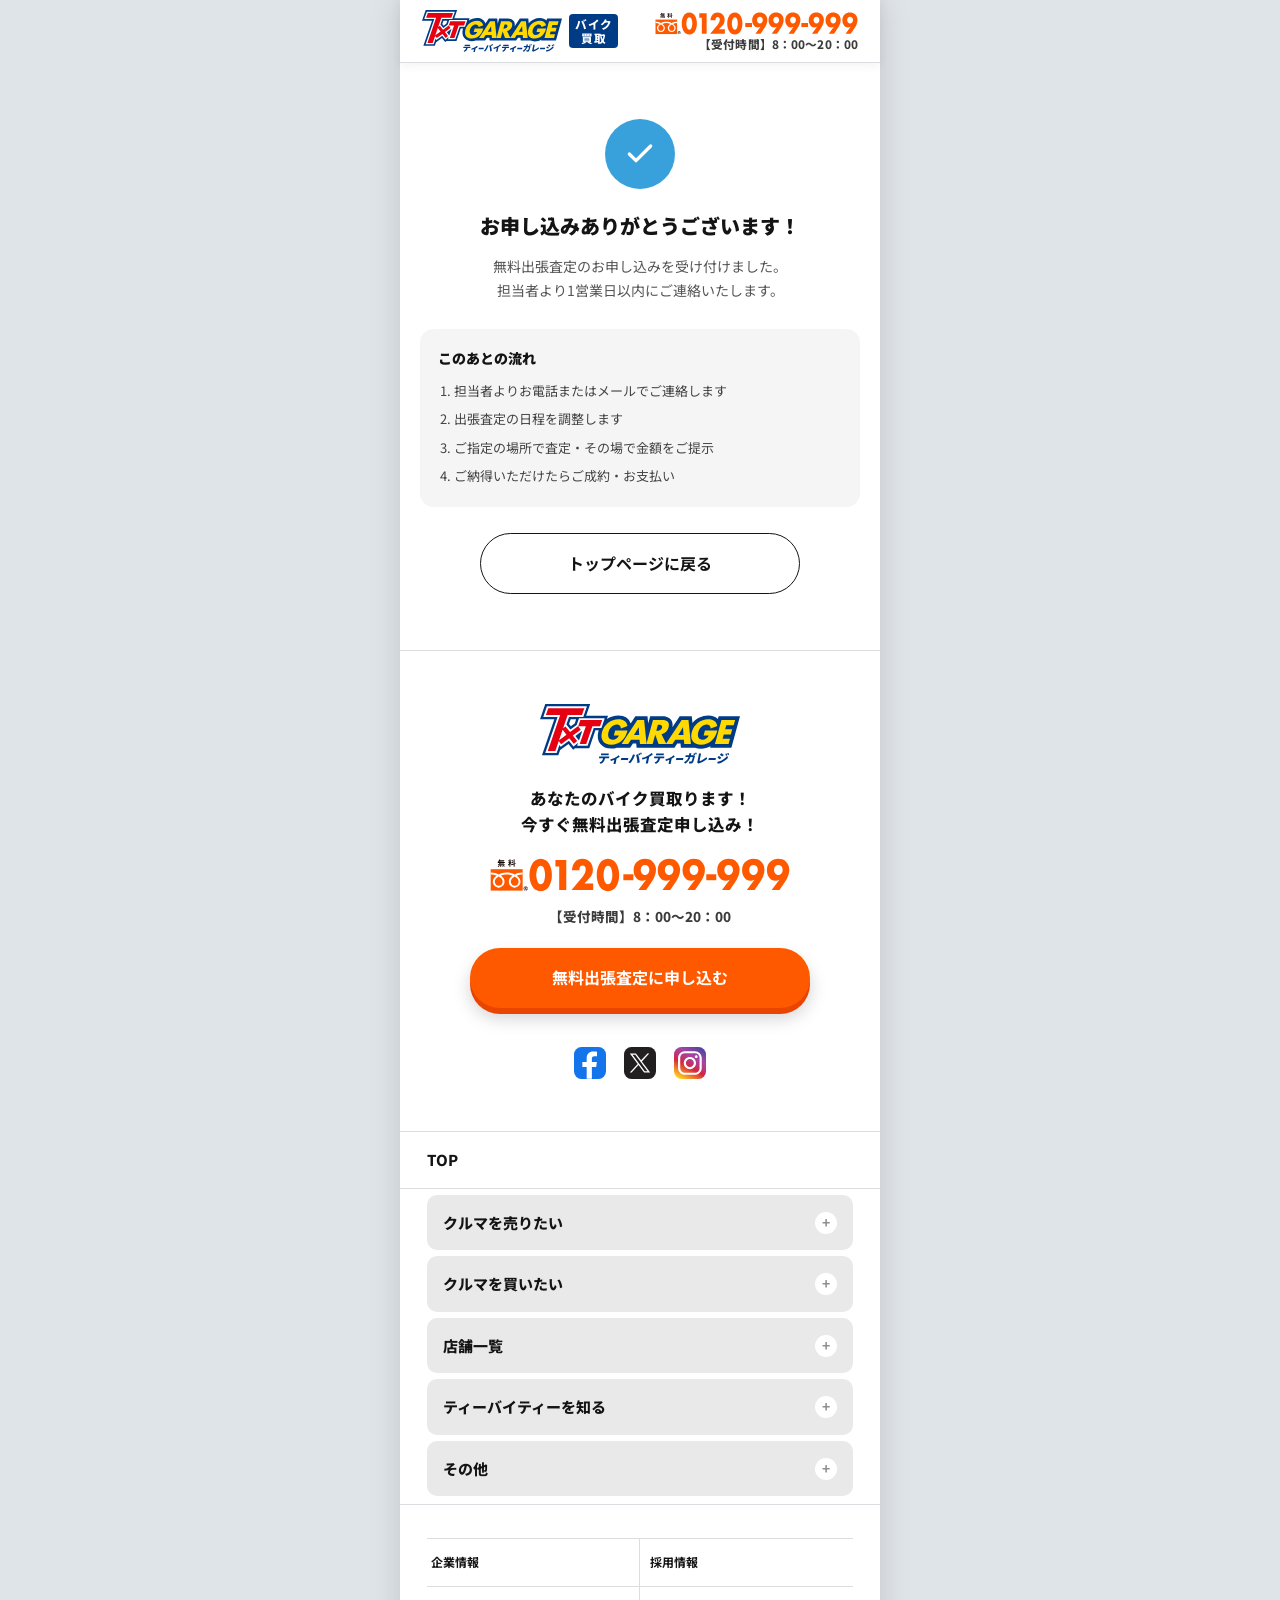
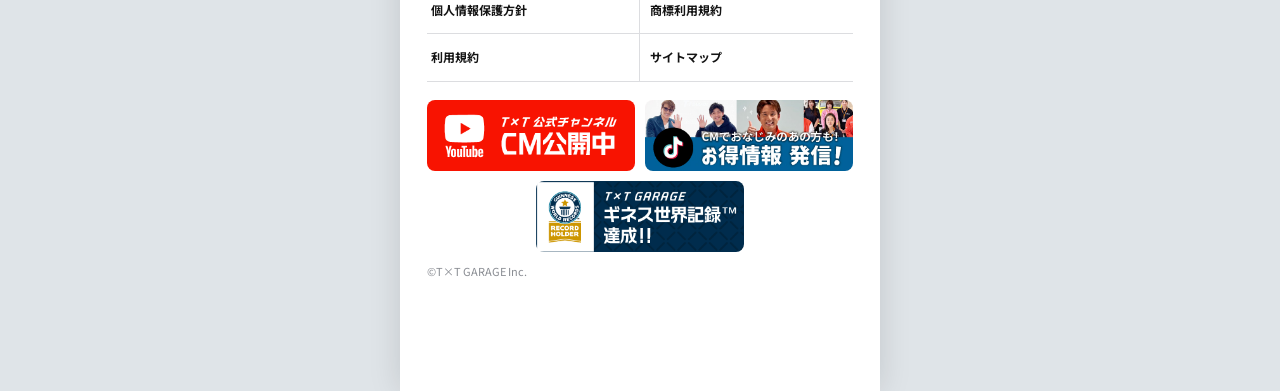
==== commit 13096342: "LPの各種デザイン調整・フォーム簡素化・フッター統一・郵便番号自動入力などを反映 Co-Authored-By: Claude Sonnet 5 <noreply@anthropic.com>" ====
--- a/thanks/index.html
+++ b/thanks/index.html
@@ -23,6 +23,11 @@
        gtag('event', 'conversion', {'send_to': 'AW-XXXXXXXXX/XXXXXXXXXXXXXXX'});
      </script>
 ========================================================= -->
+
+<!-- 端末ごとの日本語フォントのばらつきを無くすため Noto Sans JP を直接配信 -->
+<link rel="preconnect" href="https://fonts.googleapis.com">
+<link rel="preconnect" href="https://fonts.gstatic.com" crossorigin>
+<link href="https://fonts.googleapis.com/css2?family=Noto+Sans+JP:wght@400;700;800;900&display=swap" rel="stylesheet">
 
 <link rel="stylesheet" href="../css/style.css">
 </head>
@@ -63,42 +68,112 @@
     </ol>
   </div>
 
-  <p>お急ぎの方は、お電話またはLINEでも<br>ご相談いただけます。</p>
-
   <div class="thanks-cta">
-    <a class="btn btn-primary" href="tel:0120999999">
-      <svg class="icon"><use href="#ic-phone"/></svg> 電話をかける
-    </a>
-    <button class="btn btn-line" onclick="openLineDummy('thanks')">
-      <svg class="icon"><use href="#ic-chat"/></svg> LINEで相談する
-    </button>
     <a class="btn btn-outline" href="../">トップページに戻る</a>
   </div>
 
-  <p class="note" style="margin-top:26px;">※本ページはデザイン確認用のモックアップです。<br>実際の送信・メール転送・LINE連携は行われていません。</p>
+
 </main>
+
+<section class="footer-brand">
+  <div class="wrap">
+    <img class="fb-logo" src="../img/logo.svg" alt="ティーバイティーガレージ" width="274" height="82">
+    <p class="fb-tagline">あなたのバイク買取ります！<br>今すぐ無料出張査定申し込み！</p>
+    <a class="fb-tel" href="tel:0120999999">
+      <img src="../img/tel.svg" alt="フリーダイヤル 0120-999-999" width="326" height="36">
+    </a>
+    <p class="fb-tel-hours">【受付時間】8：00〜20：00</p>
+    <a class="btn btn-primary fb-cta" href="../">無料出張査定に申し込む</a>
+
+    <div class="fb-sns">
+      <a href="https://www.facebook.com/txtgarage/" target="_blank" rel="noopener" aria-label="Facebook"><img src="../img/icon_facebook.svg" width="32" height="32" alt=""></a>
+      <a href="https://x.com/txtgarage" target="_blank" rel="noopener" aria-label="X（旧Twitter）"><img src="../img/icon_x.svg" width="32" height="32" alt=""></a>
+      <a href="https://www.instagram.com/txtgarage/" target="_blank" rel="noopener" aria-label="Instagram"><img src="../img/icon_instagram.svg" width="32" height="32" alt=""></a>
+    </div>
+  </div>
+</section>
+
+<nav class="footer-nav">
+  <a class="footer-nav-top" href="https://www.txt-garage.jp/" target="_blank" rel="noopener">TOP</a>
+
+  <details class="footer-nav-item">
+    <summary>クルマを売りたい</summary>
+    <ul>
+      <li><a href="https://www.txt-garage.jp/" target="_blank" rel="noopener">クルマ買取</a></li>
+      <li><a href="https://www.txt-garage.jp/selltire/" target="_blank" rel="noopener">タイヤ・ホイール買取</a></li>
+      <li><a href="https://www.txt-garage.jp/selljobcar/" target="_blank" rel="noopener">農機具買取</a></li>
+      <li><a href="https://www.txt-garage.jp/jobmachine/" target="_blank" rel="noopener">建機買取</a></li>
+      <li><a href="https://www.txt-garage.jp/scrap/" target="_blank" rel="noopener">廃車</a></li>
+      <li><a href="https://www.txt-garage.jp/sellhobby/" target="_blank" rel="noopener">バイク・ホビー・ボート買取</a></li>
+      <li><a href="https://www.txt-garage.jp/truck/" target="_blank" rel="noopener">トラック買取</a></li>
+    </ul>
+  </details>
+
+  <details class="footer-nav-item">
+    <summary>クルマを買いたい</summary>
+    <ul>
+      <li><a href="https://www.txt-garage.jp/imamiru/" target="_blank" rel="noopener">クルマ販売</a></li>
+      <li><a href="https://www.txt-garage.jp/shop/" target="_blank" rel="noopener">店舗を探す</a></li>
+    </ul>
+  </details>
+
+  <details class="footer-nav-item">
+    <summary>店舗一覧</summary>
+    <ul>
+      <li><a href="https://www.txt-garage.jp/shop/hokkaido/" target="_blank" rel="noopener">北海道エリア</a></li>
+      <li><a href="https://www.txt-garage.jp/shop/tohoku/" target="_blank" rel="noopener">東北エリア</a></li>
+      <li><a href="https://www.txt-garage.jp/shop/hokuriku/" target="_blank" rel="noopener">北陸エリア</a></li>
+      <li><a href="https://www.txt-garage.jp/shop/kanto/" target="_blank" rel="noopener">関東エリア</a></li>
+      <li><a href="https://www.txt-garage.jp/shop/tokai/" target="_blank" rel="noopener">東海エリア</a></li>
+      <li><a href="https://www.txt-garage.jp/shop/kansai/" target="_blank" rel="noopener">関西エリア</a></li>
+      <li><a href="https://www.txt-garage.jp/shop/nishinihon/" target="_blank" rel="noopener">西日本エリア</a></li>
+      <li><a href="https://www.txt-garage.jp/shop/okinawa/" target="_blank" rel="noopener">沖縄エリア</a></li>
+    </ul>
+  </details>
+
+  <details class="footer-nav-item">
+    <summary>ティーバイティーを知る</summary>
+    <ul>
+      <li><a href="https://www.txt-garage.jp/sell/" target="_blank" rel="noopener">ティーバイティーガレージとは</a></li>
+      <li><a href="https://www.txt-garage.jp/flow/" target="_blank" rel="noopener">詳しい無料査定の流れ</a></li>
+      <li><a href="https://www.txt-garage.jp/faqs/" target="_blank" rel="noopener">よくあるご質問</a></li>
+      <li><a href="https://www.txt-garage.jp/cm/" target="_blank" rel="noopener">テレビCMを見る</a></li>
+      <li><a href="https://www.txt-garage.jp/guinness/" target="_blank" rel="noopener">ギネス世界記録</a></li>
+    </ul>
+  </details>
+
+  <details class="footer-nav-item">
+    <summary>その他</summary>
+    <ul>
+      <li><a href="https://www.txt-garage.jp/topics/" target="_blank" rel="noopener">お知らせ</a></li>
+      <li><a href="https://www.txt-garage.jp/results/" target="_blank" rel="noopener">わたしたちティーバイティーに売りました</a></li>
+      <li><a href="https://www.txt-garage.jp/valuation/" target="_blank" rel="noopener">買取相場</a></li>
+      <li><a href="https://www.txt-garage.jp/review/" target="_blank" rel="noopener">クチコミを見る</a></li>
+    </ul>
+  </details>
+</nav>
 
 <footer>
   <div class="wrap">
-    <div class="logo-mark" style="margin-bottom:14px;">
-      <img class="logo-img" src="../img/logo.svg" alt="ティーバイティーガレージ" style="height:38px;">
-      <span class="logo-sub">バイク<br>買取</span>
+    <div class="foot-links">
+      <a href="https://txt-holdings.com/" target="_blank" rel="noopener">企業情報</a>
+      <a href="https://txt-holdings.com/recruit/" target="_blank" rel="noopener">採用情報</a>
+      <a href="https://www.txt-garage.jp/privacypolicy/" target="_blank" rel="noopener">個人情報保護方針</a>
+      <a href="https://txt-holdings.com/trademark/" target="_blank" rel="noopener">商標利用規約</a>
+      <a href="https://www.txt-garage.jp/terms/" target="_blank" rel="noopener">利用規約</a>
+      <a href="https://www.txt-garage.jp/sitemap/" target="_blank" rel="noopener">サイトマップ</a>
     </div>
-    <dl class="company-box">
-      <dt>運営会社</dt><dd>株式会社ティーバイティーガレージ（表記ダミー）</dd>
-      <dt>フリーダイヤル</dt><dd>0120-999-999（受付時間 8:00〜20:00）</dd>
-    </dl>
-    <p class="note" style="margin-top:16px;">© T×T GARAGE（ダミー表記）</p>
+
+    <div class="footer-banners">
+      <a href="https://www.youtube.com/@txt_garage" target="_blank" rel="noopener"><img src="../img/bnr_youtube.png" width="328" height="112" alt="T×T公式チャンネル CM公開中"></a>
+      <a href="https://www.tiktok.com/@txt_garage" target="_blank" rel="noopener"><img src="../img/bnr_tiktok.jpg" width="328" height="112" alt="TikTok CMでおなじみのあの方も！お得情報発信！"></a>
+      <a class="footer-banner-wide" href="https://www.txt-garage.jp/guinness/" target="_blank" rel="noopener"><img src="../img/bnr_gwr.png" width="328" height="112" alt="T×T GARAGE ギネス世界記録™達成!!"></a>
+    </div>
+
+    <p class="note">©T×T GARAGE Inc.</p>
   </div>
 </footer>
 </div>
 
-<script>
-const LINE_URL = 'https://page.line.me/936rygvj';
-function openLineDummy(source){
-  window.open(LINE_URL, '_blank', 'noopener');
-}
-</script>
-
 </body>
 </html>
--- a/css/style.css
+++ b/css/style.css
@@ -48,7 +48,13 @@
   *{box-sizing:border-box;}
   html,body{margin:0;padding:0;}
   body{
-    font-family:"Hiragino Kaku Gothic ProN","Hiragino Sans","Noto Sans JP",-apple-system,BlinkMacSystemFont,"Yu Gothic",sans-serif;
+    /* 実機に入っている日本語フォントは端末ごとにバラつく
+       （iPhoneはHiragino Sans、Windowsは大抵Yu Gothic、
+       　このPCのようにHiragino/Noto Sans JPが個別インストールされている場合も）。
+       太さの見え方を全端末で揃えるため、Google Fontsで配信するNoto Sans JPを
+       先頭に置き、実際にはこちらが優先的に使われるようにする。
+       （<link>の読み込みは各HTMLファイルの<head>で行っている） */
+    font-family:"Noto Sans JP","Hiragino Kaku Gothic ProN","Hiragino Sans",-apple-system,BlinkMacSystemFont,"Yu Gothic",sans-serif;
     color:var(--black);
     background:var(--white);
     line-height:1.7;
@@ -245,15 +251,6 @@
     word-break:auto-phrase;
   }
   .note{font-size:var(--fs-2xs);color:var(--gray-500);}
-  .disclaimer-box{
-    background:#fff8e1;
-    border:1px solid #f0e0a6;
-    border-radius:10px;
-    padding:10px 14px;
-    font-size:12px;
-    color:#7a6a1f;
-    margin:16px 0;
-  }
 
   /* ---------- ヘッダー ---------- */
   /* ヘッダーは公式サイト(txt-garage.jp)に合わせて白地。
@@ -286,8 +283,6 @@
     padding:3px 6px;border-radius:4px;
     letter-spacing:.02em;text-align:center;
   }
-  /* 黒背景のフッターではネイビーが沈むのでイエローに反転 */
-  footer .logo-sub{background:var(--brand-yellow);color:var(--black);}
   .header-cta{display:flex;gap:8px;}
   /* 電話まわりは公式サイト(txt-garage.jp)のヘッダーと同じ
      フリーダイヤル画像(tel.svg)＋受付時間テキストの組み合わせ */
@@ -303,20 +298,18 @@
   .tel-btn .icon{width:14px;height:14px;}
 
   /* ---------- ヒーロー：ファーストビューは1枚の写真に集約 ---------- */
-  /* padding-bottom が無いと、中の査定カードの下マージンが
-     マージン相殺で外へ抜け、次のセクションと接してしまう。
-     カードの影(0 10px 24px)が収まる高さも見込んでいる。 */
-  /* 背景はキービジュアルの地色と同じ水色にして、画像とヒーローを地続きに見せる */
+  /* 背景はキービジュアルの地色と同じ水色にして、画像とヒーローを地続きに見せる。
+     3項目ミニ査定は独立セクションへ切り出したので、
+     以前ここにあった余白確保用の padding-bottom は不要になった。 */
   .hero{
     background:var(--sky);color:#fff;
-    padding-bottom:calc(var(--gutter) * 1.7);
   }
   /* キービジュアルは切り抜かず全体を見せる。
      文字が焼き込まれているため object-fit:cover でトリミングすると欠ける。
      aspect-ratio で画像本来の比率(960:1219)を保持する。 */
   .hero-photo{
     position:relative;
-    aspect-ratio:960 / 1056;
+    aspect-ratio:960 / 1081;
     background:var(--sky);   /* 読み込み前のちらつき防止 */
     overflow:hidden;
   }
@@ -380,43 +373,74 @@
   .hp-cta{margin-top:2px;}
 
 
-  .hero-quiz{
-    margin:var(--gutter) var(--gutter) 0;background:#fff;color:var(--black);
-    border-radius:16px;padding:20px 18px 22px;
-    box-shadow:0 10px 24px rgba(0,0,0,.18);
-  }
-  .hero-quiz .quiz-lead{
-    text-align:center;font-weight:900;
-    /* 査定への入口なので見出し級のサイズに。幅に比例させて1行を保つ */
-    font-size:clamp(15px, 4.9vw, 23px);
-    line-height:1.4;margin-bottom:4px;
-    word-break:auto-phrase;
-  }
-  .hero-quiz .quiz-sub{
-    text-align:center;font-size:12px;color:var(--gray-500);margin-bottom:14px;
-  }
-  .quiz-count-badge{
-    display:block;margin:0 auto 12px;width:fit-content;
-    background:var(--accent);color:var(--black);font-weight:900;font-size:12px;
-    padding:4px 12px;border-radius:999px;
+  /* ---------- 3項目ミニ査定：白背景の独立セクション ---------- */
+  .quiz-section{background:#fff;}
+
+  /* 見出しロゴ（画像2枚重ね）。question_2/question_3 は同じキャンバスサイズなので
+     position:absolute;inset:0 で重ねるだけでピクセル単位に揃う。 */
+  .quiz-lead-wrap{
+    position:relative;
+    max-width:420px;margin:0 auto 14px;
+  }
+  .quiz-lead-wrap img{display:block;width:100%;height:auto;}
+  .quiz-lead-3{position:absolute;inset:0;}
+  /* 「3」だけスクロールで弾みながらポンと現れる */
+  .quiz-lead-3.punch-anim{opacity:0;transform:scale(.25) rotate(-20deg);}
+  .quiz-lead-3.punch-anim.is-in{
+    opacity:1;transform:scale(1) rotate(0deg);
+    transition:opacity .25s ease-out, transform .6s cubic-bezier(.24,1.7,.4,1);
+  }
+
+  .quiz-sub-row{
+    display:flex;flex-direction:column;align-items:center;gap:8px;
+    margin-bottom:20px;
+  }
+  .quiz-sub{
+    text-align:center;font-weight:700;color:#3c3c3c;
+    font-size:var(--fs-sm);margin:0;
+  }
+  /* バッジ・サブコピーも見出しに続いて、少し遅れてふわっと現れる */
+  .quiz-sub-row.fade-anim{opacity:0;transform:translateY(10px);}
+  .quiz-sub-row.fade-anim.is-in{
+    opacity:1;transform:translateY(0);
+    transition:opacity .4s ease-out .15s, transform .4s ease-out .15s;
+  }
+
+  /* 枠内を色付ける水色パネル。STYLEセクションの出張カードと同系色で揃える */
+  .quiz-panel{
+    background:#f3faff;border:2px solid var(--blue);
+    border-radius:18px;padding:22px 18px;
+    box-shadow:0 10px 24px rgba(45,176,255,.18);
+  }
+  /* ページ各所のCTAからスクロールで到着したときに、ここだと分かるよう一瞬光らせる */
+  @keyframes quizPanelPulse{
+    0%  { box-shadow:0 10px 24px rgba(45,176,255,.18), 0 0 0 0   rgba(56,161,219,.45); }
+    35% { box-shadow:0 10px 24px rgba(45,176,255,.18), 0 0 0 8px rgba(56,161,219,.35); }
+    100%{ box-shadow:0 10px 24px rgba(45,176,255,.18), 0 0 0 0   rgba(56,161,219,0); }
+  }
+  .quiz-panel-pulse{animation:quizPanelPulse 1.4s ease-out;}
+  @media (prefers-reduced-motion:reduce){
+    .quiz-panel-pulse{animation:none;}
   }
   .quiz-body{display:flex;gap:10px;align-items:flex-end;margin-bottom:16px;}
   .quiz-mascot{
     flex:none;width:64px;height:64px;border-radius:50%;
+    border:2px solid #fff;box-shadow:0 2px 8px rgba(0,0,0,.12);
   }
   .quiz-mascot .icon{width:26px;height:26px;}
   .quiz-bubble{
-    flex:1;background:var(--gray-100);border-radius:12px;border-bottom-left-radius:2px;
+    flex:1;background:#fff;border-radius:12px;border-bottom-left-radius:2px;
     padding:10px 12px;font-size:12.5px;font-weight:700;
+    box-shadow:0 2px 6px rgba(0,0,0,.06);
   }
   .quiz-field-row{display:flex;align-items:center;gap:10px;margin-bottom:10px;}
   .quiz-field-num{
     flex:none;width:24px;height:24px;border-radius:50%;background:var(--blue);color:#fff;
     display:flex;align-items:center;justify-content:center;font-weight:900;font-size:12px;
   }
-  .hero-quiz select, .hero-quiz input[type="text"]{
+  .quiz-panel select, .quiz-panel input[type="text"]{
     flex:1;width:100%;padding:13px 14px;border-radius:10px;border:1px solid var(--gray-300);
-    font-size:15px;background:#fff;font-family:inherit;
+    font-size:16px;background:#fff;font-family:inherit;
   }
 
   /* ---------- 悩みチェック ---------- */
@@ -473,56 +497,94 @@
     white-space:nowrap;
   }
 
-  /* ---------- 査定スタイル選択（2択カード） ---------- */
-  .style-cards{display:flex;flex-direction:column;gap:calc(var(--gap-card) + 3px);}
-  .style-card{
-    position:relative;overflow:hidden;
-    background:#fff;border:2px solid var(--black);border-radius:16px;
-    padding:22px 18px 20px;
-  }
-  /* 人物カットはカード右側に重ねる。
-     テキストより下のレイヤーに置き、さらに本文へ padding-right を入れて
-     文字と人物が被らないようにしている。 */
-  .style-photo{
-    position:absolute;z-index:1;
-    pointer-events:none;user-select:none;
-  }
-  /* 「！」が切れないよう右端は 0。カード上部に収める */
-  .style-photo-rush{top:40px;right:0;width:47%;}
-  .style-photo-shinjo{bottom:14px;right:-8px;width:46%;}
-  .style-card > *:not(.style-photo){position:relative;z-index:2;}
-  /* 出張＝ブルー、LINE＝グリーンで枠と地色を揃える */
-  .style-card-main{border-color:var(--blue);background:#f3faff;}
-  .style-card-line{border-color:var(--line-green);background:#f1fbf5;}
-  /* アイコンと「★おすすめ」を横並びにする行 */
-  .style-head{display:flex;align-items:center;gap:9px;margin-bottom:11px;}
-  /* ピル型から、アイコン横に置く青文字＋星へ変更 */
-  .style-badge{
-    display:inline-flex;align-items:center;gap:4px;
-    color:var(--blue);font-weight:900;
-    font-size:clamp(11.5px, 3.4vw, 14.5px);
-    letter-spacing:.02em;white-space:nowrap;
-  }
-  .style-badge .icon{width:1.05em;height:1.05em;}
-  /* 黒一色だと人物カットと競合するため、査定手段が伝わる色に分ける。
-     出張＝コーポレートのブルー／LINE＝LINEブランドのグリーン。 */
-  .style-icon{
-    flex:none;
-    width:46px;height:46px;border-radius:12px;color:#fff;
-    display:flex;align-items:center;justify-content:center;
-  }
-  /* 査定手段が伝わるようアイコンを色分けする */
-  .style-card-main .style-icon{background:var(--blue);}
-  .style-card-line .style-icon{background:var(--line-green);}
-  .style-card h3{
-    font-size:clamp(14.5px, 4.3vw, 19px);font-weight:900;margin:0 0 10px;
-    padding-right:32%;word-break:auto-phrase;
-  }
-  .style-card ul{
-    margin:0;padding-left:18px;padding-right:40%;
-    font-size:clamp(11.5px, 3.3vw, 14px);color:#444;
-  }
-  .style-card li{margin-bottom:5px;}
+  /* ---------- 査定スタイル：ポスター風（アセット30準拠） ----------
+     白カード2枚を並べる従来案をやめ、水色→LINEグリーンの
+     一続きのポスターに変更。見出しは黒帯＋白文字、
+     本文の強調は黄色、写真は各色ブロックに直接重ねる。 */
+  .style-poster{position:relative;overflow:hidden;background:var(--sky);}
+  .style-poster-head{padding:calc(var(--sect-y) * .62) 0 var(--gap-card);text-align:center;}
+  .style-poster-title{
+    display:inline-block;
+    background:var(--black);color:#fff;
+    font-size:var(--fs-xl);font-weight:900;
+    padding:10px 38px;border-radius:0;
+    margin:6px 0 0;line-height:1.4;
+  }
+
+  .style-poster-blue{background:var(--sky);padding:0 0 calc(var(--gap-block) * 1.4);}
+  .style-poster-green{
+    background:var(--line-green);
+    padding:calc(var(--gap-block) * 1.6) 0 calc(var(--sect-y) * .7);
+    position:relative;
+    /* 左が大きく低く、右が高い、より急な斜めの継ぎ目（px指定で高さに依存させない） */
+    clip-path:polygon(0 130px, 100% 0, 100% 100%, 0 100%);
+    margin-top:-100px;
+  }
+
+  .style-poster-row{position:relative;min-height:270px;padding-bottom:6px;}
+  .style-poster-row-rev{min-height:340px;}
+  .style-poster-text{
+    position:relative;z-index:2;max-width:60%;color:#fff;
+    box-sizing:border-box;
+  }
+  /* 出張査定側は左側に余白を作って右へ寄せ、LINE側も揃うよう軽く余白を付ける */
+  .style-poster-row:not(.style-poster-row-rev) .style-poster-text{
+    margin-left:8%;max-width:50%;padding-top:30px;
+  }
+  .style-poster-row-rev .style-poster-text{
+    margin-left:8%;max-width:55%;padding-top:68px;
+  }
+  .style-poster-lead{
+    font-size:var(--fs-md);font-weight:800;margin:0 0 2px;color:var(--black);
+  }
+  .style-poster-osusume{
+    display:inline-flex;align-items:center;
+    background:#fff;color:var(--black);
+    font-size:var(--fs-2xs);font-weight:800;
+    padding:2px 9px;border-radius:999px;
+    border:1.5px solid var(--black);
+    margin-left:4px;vertical-align:2px;
+  }
+  .style-poster-big{
+    color:var(--accent);font-weight:900;
+    font-size:clamp(26px, 8.6vw, 38px);
+    line-height:1.15;margin:2px 0 12px;
+    text-shadow:1px 1px 0 rgba(0,0,0,.18);
+  }
+  .style-poster-list{
+    list-style:none;margin:0;padding:0;
+    color:#fff;font-weight:800;
+    font-size:clamp(13px, 3.8vw, 15.5px);
+  }
+  .style-poster-list li{
+    position:relative;padding-left:1.1em;margin-bottom:.55em;line-height:1.5;
+  }
+  .style-poster-list li::before{content:"・";position:absolute;left:0;}
+
+  .style-poster-photo{
+    position:absolute;right:calc(var(--gutter) * -1);bottom:0;
+    z-index:1;pointer-events:none;user-select:none;
+  }
+  /* 斜めの継ぎ目に沿うよう、写真の下側を同じ角度で切り落とす */
+  .style-poster-blue .style-poster-photo{
+    width:54%;bottom:-30px;right:calc(var(--gutter) * -0.3);
+    clip-path:polygon(0 0, 100% 0, 100% 65%, 0 100%);
+    transform:rotate(2deg);
+  }
+  .style-poster-blue .style-poster-photo img{display:block;width:100%;height:auto;}
+  .style-poster-green .style-poster-photo{width:34%;bottom:-4px;right:calc(var(--gutter) * 0.6);}
+  .style-poster-green .style-poster-photo img{display:block;width:100%;height:auto;}
+
+  /* 「査定させていただきます」の吹き出し。写真の右上に重ねる（枠内に収める） */
+  .style-poster-bubble{
+    position:absolute;top:8px;left:140px;z-index:2;
+    max-width:100px;box-sizing:border-box;
+    background:#fff;color:var(--black);
+    font-size:var(--fs-2xs);font-weight:800;line-height:1.35;
+    padding:7px 8px;border-radius:14px;border-bottom-left-radius:2px;
+    box-shadow:0 4px 10px rgba(0,0,0,.15);
+    white-space:normal;text-align:center;word-break:keep-all;
+  }
 
   /* ---------- REASONブロック ---------- */
   .reason-block{margin-bottom:var(--gap-block);}
@@ -719,13 +781,32 @@
   .faq-toggle-icon{transition:transform .2s ease;flex:none;color:var(--blue);}
   .faq-item.open .faq-toggle-icon{transform:rotate(135deg);}
 
-  /* ---------- 最終CTA/フッター ---------- */
+  /* ---------- 最終CTA（アセット31準拠：黄色地＋吹き出し） ---------- */
   .final-cta{
-    background:linear-gradient(180deg,var(--blue-dark),var(--blue-deep));
-    color:#fff;text-align:center;
-  }
-  .final-cta h2{font-size:21px;font-weight:900;margin:0 0 8px;}
-  .final-cta p{font-size:var(--fs-sm);color:#eaf4fb;margin:0 0 22px;}
+    background:var(--accent);
+    color:var(--black);text-align:center;
+  }
+  /* 白い吹き出し。下辺中央から三角のしっぽを出す */
+  .final-cta-bubble{
+    position:relative;
+    background:#fff;
+    border-radius:18px;
+    padding:18px 20px 22px;
+    margin:0 0 20px;
+  }
+  .final-cta-bubble::after{
+    content:"";
+    position:absolute;left:50%;bottom:-14px;transform:translateX(-50%);
+    border-left:14px solid transparent;border-right:14px solid transparent;
+    border-top:16px solid #fff;
+  }
+  .final-cta h2{font-size:21px;font-weight:900;margin:0;color:var(--black);}
+  /* 透過PNGなので枠は付けず、黄色地にそのまま乗せる */
+  .final-cta-photo{
+    display:block;width:100%;height:auto;
+    margin:0 0 var(--gap-card);
+  }
+  .final-cta p{font-size:var(--fs-sm);color:#3c2f00;margin:0 0 22px;font-weight:700;}
   /* ---------- フッター直前のブランドブロック（公式サイト下部に合わせた構成） ---------- */
   .footer-brand{
     background:#fff;color:var(--black);
@@ -739,31 +820,83 @@
   .fb-tel img{width:clamp(220px, 62vw, 300px);height:auto;margin:0 auto;}
   .fb-tel-hours{font-size:var(--fs-xs);font-weight:800;color:#3c3c3c;margin:6px 0 var(--gap-card);}
   .fb-cta{max-width:340px;margin:0 auto var(--gap-block);}
-  .fb-sns{display:flex;justify-content:center;gap:16px;}
-  .fb-sns a{
+  /* SNSアイコンは公式配布の色付きSVGをそのまま使うため、
+     枠は付けずアイコン本来の色を活かす */
+  .fb-sns{display:flex;justify-content:center;align-items:center;gap:18px;}
+  .fb-sns img{width:32px;height:32px;display:block;}
+
+  /* ---------- サイトメニュー（公式フッターのアコーディオン） ----------
+     ネイティブ <details>/<summary> を使い、開閉のJSを持たずに実装する。
+     公式サイトは各行が薄いグレーの角丸カードで、行間にわずかな隙間がある。 */
+  .footer-nav{
+    background:#fff;
+    padding:0 0 2px;
+    border-top:1px solid var(--gray-300);
+    border-bottom:1px solid var(--gray-300);
+  }
+  .footer-nav-top{
+    display:block;
+    max-width:var(--maxw);margin:0 auto;
+    padding:15px var(--gutter);
+    font-weight:800;font-size:var(--fs-sm);color:var(--black);
+    background:#fff;border-bottom:1px solid var(--gray-300);
+  }
+  .footer-nav-item{margin:6px var(--gutter);max-width:calc(var(--maxw) - var(--gutter) * 2);margin-left:auto;margin-right:auto;}
+  .footer-nav-item summary{
+    display:flex;align-items:center;justify-content:space-between;
+    padding:15px 16px;
+    font-weight:800;font-size:var(--fs-sm);color:var(--black);
+    background:#e9e9ea;border-radius:10px;
+    cursor:pointer;
+    list-style:none;
+  }
+  .footer-nav-top::-webkit-details-marker,
+  .footer-nav-item summary::-webkit-details-marker{display:none;}
+  /* 「＋」を自前で描き、開いたら「−」に切り替える */
+  .footer-nav-item summary::after{
+    content:"+";
+    flex:none;width:22px;height:22px;margin-left:10px;
+    border-radius:50%;background:#fff;
     display:flex;align-items:center;justify-content:center;
-    width:44px;height:44px;border-radius:50%;
-    background:var(--gray-100);color:var(--black);
-  }
-  .fb-sns .icon{width:22px;height:22px;stroke-width:1.8;}
+    font-size:14px;font-weight:700;color:var(--gray-500);
+  }
+  .footer-nav-item[open] summary::after{content:"−";}
+  .footer-nav-item[open] summary{border-radius:10px 10px 0 0;}
+  .footer-nav-item ul{
+    list-style:none;margin:0;padding:2px 16px 6px;
+    background:#e9e9ea;border-radius:0 0 10px 10px;
+  }
+  .footer-nav-item li{border-top:1px solid rgba(0,0,0,.08);}
+  .footer-nav-item li:first-child{border-top:none;}
+  .footer-nav-item li a{
+    display:block;padding:10px 4px;
+    font-size:var(--fs-xs);color:#444;
+  }
 
   footer{
-    background:var(--black);color:var(--gray-300);
-    padding:calc(var(--sect-y) * .62) 0 100px;font-size:12px;
-  }
-  footer .company-box{
-    border-top:1px solid #333;border-bottom:1px solid #333;
-    padding:16px 0;margin:16px 0;
-  }
-  footer .company-box dt{color:var(--gray-500);font-size:11px;}
-  footer .company-box dd{margin:0 0 10px;}
-  /* 2列グリッド：公式フッターの並びに合わせる */
+    background:#fff;color:#555;
+    padding:calc(var(--sect-y) * .5) 0 100px;font-size:12px;
+  }
+  /* 罫線つきの表組み。公式フッターの2列リンクに合わせる（文字は黒） */
   footer .foot-links{
-    display:grid;grid-template-columns:1fr 1fr;gap:10px 16px;
-    margin-top:10px;
-  }
-  footer .foot-links a{text-decoration:underline;color:var(--gray-300);}
-  footer .company-box dd a{color:var(--brand-yellow);text-decoration:underline;}
+    display:grid;grid-template-columns:1fr 1fr;
+    border-top:1px solid var(--gray-300);
+  }
+  footer .foot-links a{
+    display:block;padding:13px 4px;
+    text-decoration:none;color:var(--black);font-weight:700;
+    border-bottom:1px solid var(--gray-300);
+  }
+  footer .foot-links a:nth-child(odd){border-right:1px solid var(--gray-300);padding-right:10px;}
+  footer .foot-links a:nth-child(even){padding-left:10px;}
+
+  /* バナー：公式と同じくYouTube・TikTokを2列、ギネスはその下に1列ぶんの幅で中央寄せ */
+  .footer-banners{
+    display:grid;grid-template-columns:1fr 1fr;gap:10px;
+    margin-top:18px;
+  }
+  .footer-banners img{display:block;width:100%;height:auto;border-radius:8px;}
+  .footer-banner-wide{grid-column:1 / -1;max-width:calc(50% - 5px);margin:0 auto;width:100%;}
 
   /* ---------- フローティングCTA(下部固定) ---------- */
   .float-cta{
@@ -816,94 +949,54 @@
     background:var(--gray-100);
     padding-bottom:40px;
   }
-  .form-header{
-    position:sticky;top:0;z-index:40;
-    background:#fff;border-bottom:1px solid var(--gray-300);
-    padding:12px 16px;
-  }
-  .form-header-row{
-    max-width:var(--maxw);margin:0 auto;
-    display:flex;align-items:center;justify-content:space-between;
-  }
-  .form-title{font-size:13px;font-weight:800;display:flex;align-items:center;gap:8px;min-width:0;}
-  .close-x{
-    width:30px;height:30px;border-radius:50%;
-    background:var(--gray-100);border:none;color:#555;
-    display:flex;align-items:center;justify-content:center;
-  }
-  .progress-track{
-    max-width:var(--maxw);margin:10px auto 0;
-    height:6px;background:var(--gray-300);border-radius:999px;overflow:hidden;
-  }
-  .progress-fill{height:100%;background:var(--blue);width:33%;transition:width .3s ease;}
-  .progress-label{
-    max-width:var(--maxw);margin:6px auto 0;
-    font-size:11px;color:var(--gray-500);text-align:right;
-  }
-
-  .form-body{max-width:var(--maxw);margin:0 auto;padding:22px 16px 100px;}
+  /* フォーム画面専用のヘッダーは廃止（共通の site-header をそのまま使う） */
+  .form-body{max-width:var(--maxw);margin:0 auto;padding:22px 20px 100px;}
   .form-step{display:none;}
-  .form-step.active{display:block;animation:fadeIn .25s ease;}
+  .form-step.active{
+    display:block;animation:fadeIn .25s ease;
+    /* 前のセクションからの続き感を出すため、カード状に枠で囲む */
+    background:#fff;border:1px solid var(--gray-300);border-radius:var(--radius);
+    padding:20px 18px;box-shadow:0 2px 10px rgba(0,0,0,.05);
+  }
   @keyframes fadeIn{from{opacity:0;transform:translateY(6px);}to{opacity:1;transform:translateY(0);}}
   .form-step h2{font-size:18px;font-weight:800;margin:0 0 6px;}
   .form-step .step-desc{font-size:13px;color:#666;margin:0 0 22px;}
 
+  /* 市場相場は変動する旨の注記。フォーム冒頭に、質問セクションと同じマスコット+吹き出し形式で表示 */
+  .price-notice{
+    display:flex;gap:10px;align-items:flex-start;
+    margin:0 0 22px;
+  }
+  .price-notice .quiz-mascot{width:52px;height:52px;}
+  .price-notice .quiz-mascot .icon{width:22px;height:22px;}
+  .price-notice-bubble{
+    flex:1;background:#eef7fc;border-radius:12px;border-bottom-left-radius:2px;
+    padding:12px 14px;
+    font-size:var(--fs-sm);color:#2c4a5c;line-height:1.7;
+    box-shadow:0 2px 6px rgba(0,0,0,.05);
+  }
+  .price-notice-bubble p{margin:0;}
+
   .field{margin-bottom:18px;}
   .field label{display:block;font-size:13px;font-weight:700;margin-bottom:6px;}
   .field .required{color:var(--danger);font-size:11px;margin-left:4px;}
+  .field .optional{color:var(--gray-500);font-size:11px;font-weight:400;margin-left:4px;}
+  .field .field-note{color:var(--gray-500);font-size:12px;font-weight:400;margin-left:2px;}
   .field select, .field input[type="text"], .field input[type="tel"], .field input[type="email"], .field textarea{
     width:100%;padding:13px 14px;border-radius:10px;border:1px solid var(--gray-300);
-    font-size:15px;background:#fff;font-family:inherit;
+    /* iOSはinputのfont-sizeが16px未満だとフォーカス時に自動ズームするため16px以上に固定 */
+    font-size:16px;background:#fff;font-family:inherit;
   }
   .field select:focus, .field input:focus, .field textarea:focus{outline:2px solid var(--blue);outline-offset:1px;}
+  .field input[readonly]{background:var(--gray-100);color:var(--gray-500);cursor:not-allowed;}
+  .field input[readonly]:focus{outline:none;}
   .field textarea{resize:vertical;min-height:80px;}
-  .check-options{display:flex;flex-wrap:wrap;gap:8px;}
-  .check-options label{
-    display:flex;align-items:center;gap:6px;
-    border:1px solid var(--gray-300);border-radius:999px;
-    padding:9px 14px;font-size:13px;font-weight:600;cursor:pointer;
-    background:#fff;width:auto;margin:0;
-  }
-  .check-options input{accent-color:var(--blue);}
-  .check-options label.on{background:#eaf5fc;border-color:var(--blue);color:var(--blue-deep);}
-  .radio-rows label{
-    display:flex;align-items:center;gap:8px;
-    border:1px solid var(--gray-300);border-radius:10px;
-    padding:12px 14px;font-size:14px;margin-bottom:8px;background:#fff;
-  }
-  .radio-rows input{accent-color:var(--blue);}
-
-  .bike-match-card{
-    display:flex;gap:12px;background:#fff;border:1px solid var(--gray-300);
-    border-radius:var(--radius);padding:14px;margin-bottom:12px;
-  }
-  .bike-match-img{width:80px;height:64px;border-radius:8px;flex:none;font-size:10px;}
-  .bike-match-info h4{margin:0 0 4px;font-size:14px;font-weight:800;}
-  .bike-match-price{font-size:16px;font-weight:900;color:var(--blue-dark);}
-  .bike-match-tags{display:flex;gap:6px;margin-top:6px;flex-wrap:wrap;}
-  .bike-match-tags span{
-    font-size:10px;background:var(--black);color:var(--accent);
-    padding:2px 7px;border-radius:6px;
-  }
-
-  .confirm-box{
-    background:#fff;border:1px solid var(--gray-300);border-radius:var(--radius);
-    padding:16px;margin-bottom:18px;font-size:13px;
-  }
-  .confirm-row{display:flex;justify-content:space-between;padding:6px 0;border-bottom:1px dashed var(--gray-300);}
-  .confirm-row:last-child{border-bottom:none;}
-  .confirm-row .k{color:var(--gray-500);}
-
-  .agree-row{display:flex;align-items:flex-start;gap:8px;font-size:12px;color:#555;margin:18px 0;}
-  .agree-row a{text-decoration:underline;}
-
   .form-nav{
     position:fixed;left:0;right:0;bottom:0;z-index:55;
     background:#fff;border-top:1px solid var(--gray-300);
     padding:12px 16px calc(12px + env(safe-area-inset-bottom));
   }
   .form-nav-inner{display:flex;gap:10px;width:100%;max-width:var(--maxw);margin:0 auto;}
-  .form-nav .btn-outline{flex:0 0 90px;}
 
   /* サンクス関連のCSSは thanks/index.html 側に移動しました */
 
@@ -930,28 +1023,10 @@
     background:rgba(255,255,255,.9);border:none;color:#333;
     display:flex;align-items:center;justify-content:center;
   }
-  .exit-modal-banner{
-    /* サムネイルを3:2にした分、バナーの高さも確保する */
-    position:relative;height:214px;padding:16px;
-    background:linear-gradient(120deg, #fff 0%, #fff 55%, #eef7f0 55%, #eef7f0 100%);
-  }
-  .exit-modal-badge{
-    position:absolute;top:10px;right:10px;
-    background:var(--line-green);color:#fff;font-weight:800;font-size:9.5px;
-    padding:4px 8px;border-radius:6px;line-height:1.3;text-align:center;max-width:90px;
-  }
-  .exit-modal-copy{position:relative;z-index:1;max-width:66%;}
-  .exit-modal-copy .lead{font-size:12px;color:#333;font-weight:700;margin:0 0 2px;}
-  .exit-modal-copy .headline{font-size:19px;font-weight:900;line-height:1.35;margin:0 0 8px;color:#111;}
-  .exit-modal-copy .sub{font-size:11.5px;color:#555;font-weight:700;margin:0;}
-  .exit-modal-phone{
-    position:absolute;top:44px;right:16px;width:54px;height:54px;border-radius:50%;
-    background:#fff;border:2px solid var(--line-green);
-    display:flex;align-items:center;justify-content:center;
-    box-shadow:0 6px 14px rgba(0,0,0,.15);
-  }
-  .exit-modal-thumbrow{display:flex;gap:4px;position:absolute;left:16px;right:16px;bottom:14px;}
-  .exit-modal-thumbrow .placeholder-img{flex:1;aspect-ratio:3 / 2;font-size:0;}
+  /* 文字と画像が重なって見えていたため、テキストの重ね表示は廃止。
+     line.jpg には文言が焼き込み済みなので、画像だけをそのまま見せる。 */
+  .exit-modal-banner{padding:0;}
+  .exit-modal-img{display:block;width:100%;height:auto;}
   .exit-modal-body{padding:14px 18px 20px;}
   .exit-modal .btn{margin-bottom:8px;}
   .exit-modal-detail{
@@ -1052,14 +1127,6 @@
   }
   .faq-v2 .faq-a{padding:0 14px;}
   .faq-v2.open .faq-a{padding-bottom:14px;}
-
-  /* 買取以外もT×T：クロスセル */
-  .cross-sell{display:flex;gap:10px;justify-content:center;margin-top:var(--gap-card);}
-  .cross-sell-item{
-    flex:1;max-width:100px;text-align:center;background:#fff;border:2px solid var(--black);
-    border-radius:10px;padding:10px 4px;font-size:11px;font-weight:800;
-  }
-  .cross-sell-item .placeholder-img{aspect-ratio:3 / 2;margin-bottom:6px;}
 
   /* =========================================================
      サンクスページ（thanks/index.html）専用
@@ -1083,7 +1150,8 @@
   .thanks-icon .icon{width:32px;height:32px;stroke:#fff;stroke-width:2.5;}
   .thanks-wrap h1{font-size:20px;font-weight:900;margin:0 0 12px;}
   .thanks-wrap p{font-size:14px;color:#555;margin:0 0 26px;}
-  .note{font-size:11px;color:var(--gray-500);line-height:1.6;}
+  /* 裸の .note{} も同じ理由でメインLP側に漏れるため .page でスコープする */
+  .page .note{font-size:11px;color:var(--gray-500);line-height:1.6;}
 
   .next-box{
     text-align:left;background:var(--gray-100);border-radius:14px;
@@ -1093,10 +1161,7 @@
   .next-box ol{margin:0;padding-left:1.2em;font-size:13px;color:#444;}
   .next-box li{margin-bottom:6px;}
 
-  .thanks-cta{display:flex;flex-direction:column;gap:10px;max-width:320px;margin:0 auto;}
-
-  footer{background:var(--black);color:#fff;padding:30px 0 40px;margin-top:20px;}
-  footer .logo-mark{color:#fff;margin-bottom:14px;}
-  .company-box{font-size:11.5px;line-height:1.8;margin:0;color:#c9ccd1;}
-  .company-box dt{font-weight:700;color:#fff;}
-  .company-box dd{margin:0 0 8px;}
+  .thanks-cta{display:flex;flex-direction:column;gap:18px;max-width:320px;margin:0 auto;}
+
+  /* thanks側もトップと同じ footer-brand/footer-nav/footer をそのまま使うため、
+     専用の上書きは不要（共通CSSがそのまま両ページに効く）。 */
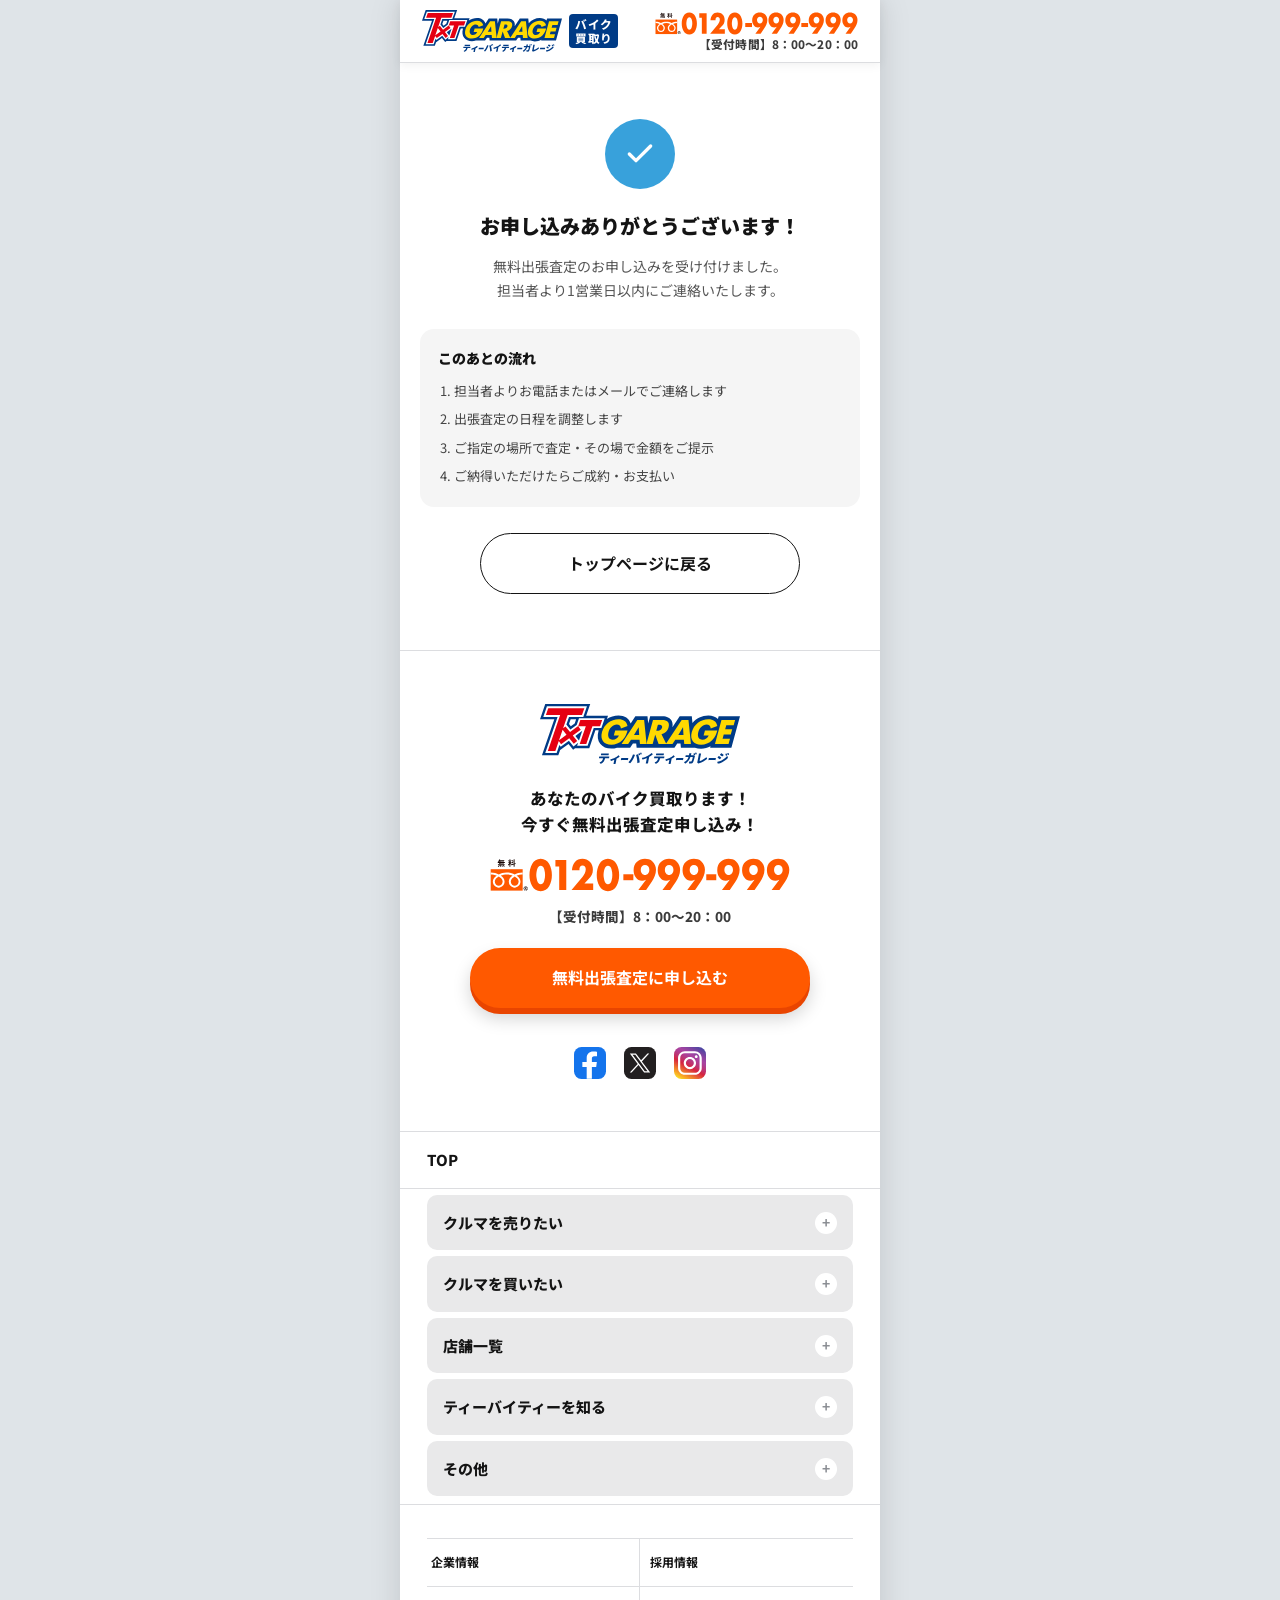
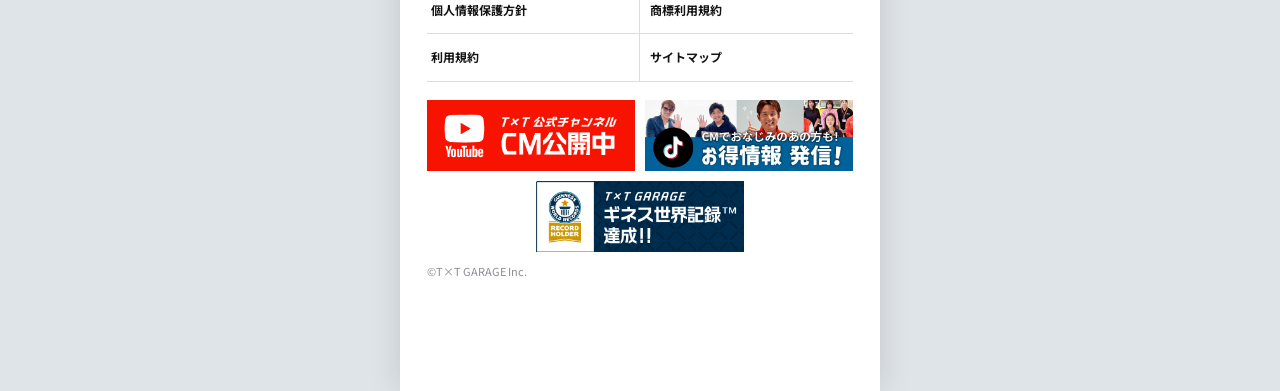
==== commit 156e37b9: "表記統一（買取り）、最終CTA見出しの強調・モーション追加、フッターを公式デザインに再調整、STYLEセクションの文字位置を統一 Co-Authored-By: Claude Sonnet 5 <no" ====
--- a/thanks/index.html
+++ b/thanks/index.html
@@ -7,6 +7,7 @@
 <meta name="description" content="無料出張査定のお申し込みを受け付けました。担当者より1営業日以内にご連絡いたします。">
 <!-- サンクスページは検索結果に出す必要がないため noindex -->
 <meta name="robots" content="noindex, nofollow">
+<link rel="shortcut icon" href="../img/favicon.ico">
 
 <!-- =========================================================
      ★コンバージョンタグ設置場所★
@@ -44,7 +45,7 @@
   <div class="header-inner">
     <a class="logo-mark" href="../">
       <img class="logo-img" src="../img/logo.svg" alt="ティーバイティーガレージ">
-      <span class="logo-sub">バイク<br>買取</span>
+      <span class="logo-sub">バイク<br>買取り</span>
     </a>
     <a class="tel-btn" href="tel:0120999999">
       <img class="tel-img" src="../img/tel.svg" alt="フリーダイヤル 0120-999-999" width="326" height="36">
--- a/css/style.css
+++ b/css/style.css
@@ -514,11 +514,13 @@
   .style-poster-blue{background:var(--sky);padding:0 0 calc(var(--gap-block) * 1.4);}
   .style-poster-green{
     background:var(--line-green);
-    padding:calc(var(--gap-block) * 1.6) 0 calc(var(--sect-y) * .7);
+    padding:calc(var(--gap-block) * 1.6) 0 calc(var(--sect-y) * .4);
     position:relative;
-    /* 左が大きく低く、右が高い、より急な斜めの継ぎ目（px指定で高さに依存させない） */
-    clip-path:polygon(0 130px, 100% 0, 100% 100%, 0 100%);
-    margin-top:-100px;
+    /* 左が大きく低く、右が高い、より急な斜めの継ぎ目。
+       固定pxだと画面幅が変わったときに写真の位置とズレるため、
+       画面幅に比例して480pxでキャップするmin()/max()にする。 */
+    clip-path:polygon(0 min(130px, 32vw), 100% 0, 100% 100%, 0 100%);
+    margin-top:max(-100px, -24.6vw);
   }
 
   .style-poster-row{position:relative;min-height:270px;padding-bottom:6px;}
@@ -529,32 +531,36 @@
   }
   /* 出張査定側は左側に余白を作って右へ寄せ、LINE側も揃うよう軽く余白を付ける */
   .style-poster-row:not(.style-poster-row-rev) .style-poster-text{
-    margin-left:8%;max-width:50%;padding-top:30px;
+    margin-left:4%;max-width:50%;padding-top:30px;
   }
   .style-poster-row-rev .style-poster-text{
-    margin-left:8%;max-width:55%;padding-top:68px;
+    margin-left:4%;max-width:72%;padding-top:88px;
   }
   .style-poster-lead{
     font-size:var(--fs-md);font-weight:800;margin:0 0 2px;color:var(--black);
   }
   .style-poster-osusume{
     display:inline-flex;align-items:center;
-    background:#fff;color:var(--black);
+    background:#fff;color:var(--sky);
     font-size:var(--fs-2xs);font-weight:800;
     padding:2px 9px;border-radius:999px;
-    border:1.5px solid var(--black);
+    border:none;
     margin-left:4px;vertical-align:2px;
   }
   .style-poster-big{
-    color:var(--accent);font-weight:900;
+    color:#ffe14d;font-weight:900;
     font-size:clamp(26px, 8.6vw, 38px);
     line-height:1.15;margin:2px 0 12px;
     text-shadow:1px 1px 0 rgba(0,0,0,.18);
   }
+  .style-poster-big-1line{
+    font-size:clamp(26px, 8.6vw, 38px);white-space:nowrap;
+  }
   .style-poster-list{
     list-style:none;margin:0;padding:0;
     color:#fff;font-weight:800;
-    font-size:clamp(13px, 3.8vw, 15.5px);
+    font-size:clamp(11px, 3.8vw, 13.5px);
+    margin-left:-5px;
   }
   .style-poster-list li{
     position:relative;padding-left:1.1em;margin-bottom:.55em;line-height:1.5;
@@ -567,17 +573,18 @@
   }
   /* 斜めの継ぎ目に沿うよう、写真の下側を同じ角度で切り落とす */
   .style-poster-blue .style-poster-photo{
-    width:54%;bottom:-30px;right:calc(var(--gutter) * -0.3);
+    width:54%;bottom:max(-13px, -3.2vw);right:calc(var(--gutter) * -0.3);
     clip-path:polygon(0 0, 100% 0, 100% 65%, 0 100%);
-    transform:rotate(2deg);
+    transform:rotate(0deg);
   }
   .style-poster-blue .style-poster-photo img{display:block;width:100%;height:auto;}
-  .style-poster-green .style-poster-photo{width:34%;bottom:-4px;right:calc(var(--gutter) * 0.6);}
+  .style-poster-green .style-poster-photo{width:26%;bottom:25px;right:calc(var(--gutter) * 0.6);}
   .style-poster-green .style-poster-photo img{display:block;width:100%;height:auto;}
 
   /* 「査定させていただきます」の吹き出し。写真の右上に重ねる（枠内に収める） */
   .style-poster-bubble{
-    position:absolute;top:8px;left:140px;z-index:2;
+    /* 画像コンテナに対する%指定にして、画面幅が変わっても写真と重ならないようにする */
+    position:absolute;top:2%;left:50%;z-index:2;
     max-width:100px;box-sizing:border-box;
     background:#fff;color:var(--black);
     font-size:var(--fs-2xs);font-weight:800;line-height:1.35;
@@ -801,6 +808,7 @@
     border-top:16px solid #fff;
   }
   .final-cta h2{font-size:21px;font-weight:900;margin:0;color:var(--black);}
+  .final-cta-emphasis{font-size:1.5em;color:var(--orange);}
   /* 透過PNGなので枠は付けず、黄色地にそのまま乗せる */
   .final-cta-photo{
     display:block;width:100%;height:auto;
@@ -877,7 +885,7 @@
     background:#fff;color:#555;
     padding:calc(var(--sect-y) * .5) 0 100px;font-size:12px;
   }
-  /* 罫線つきの表組み。公式フッターの2列リンクに合わせる（文字は黒） */
+  /* 罫線つきの表組み。公式フッターの2列リンクに合わせる（実機確認の結果、文字はオレンジ） */
   footer .foot-links{
     display:grid;grid-template-columns:1fr 1fr;
     border-top:1px solid var(--gray-300);
@@ -895,7 +903,7 @@
     display:grid;grid-template-columns:1fr 1fr;gap:10px;
     margin-top:18px;
   }
-  .footer-banners img{display:block;width:100%;height:auto;border-radius:8px;}
+  .footer-banners img{display:block;width:100%;height:auto;}
   .footer-banner-wide{grid-column:1 / -1;max-width:calc(50% - 5px);margin:0 auto;width:100%;}
 
   /* ---------- フローティングCTA(下部固定) ---------- */
